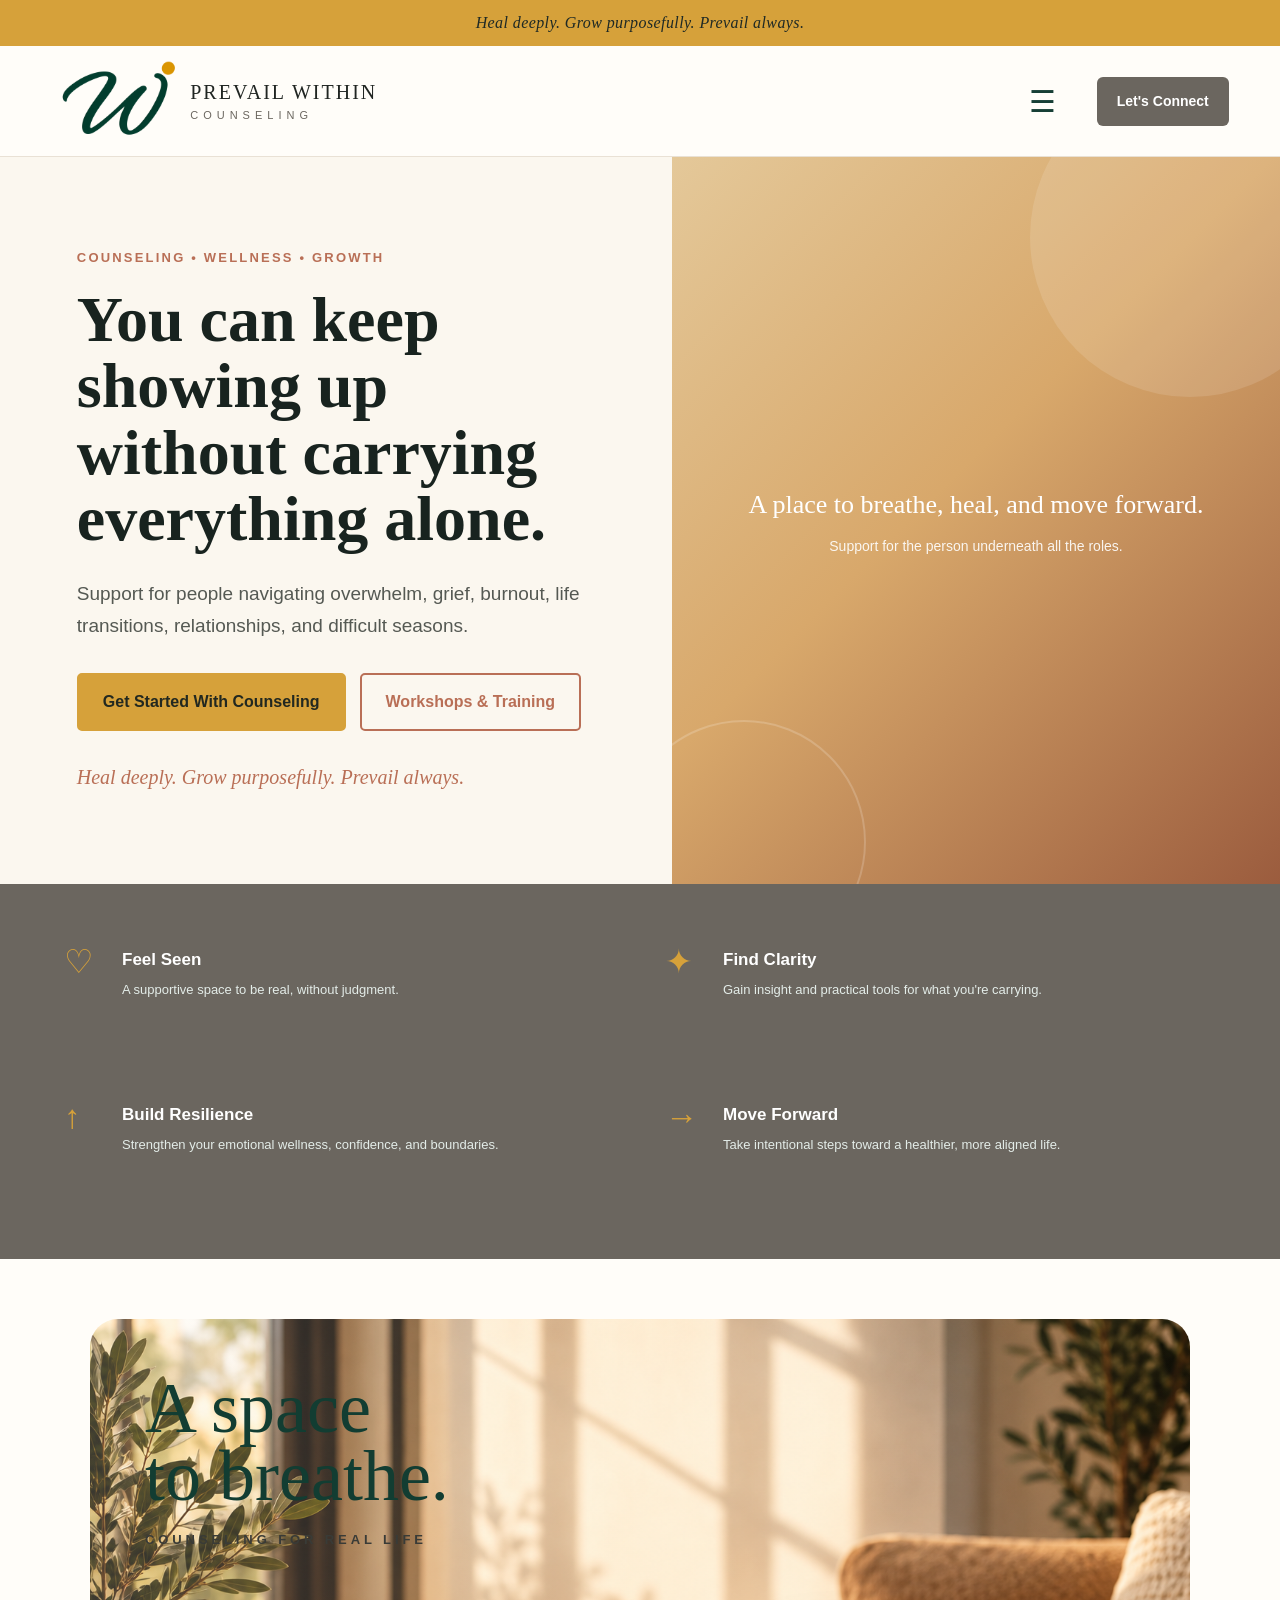
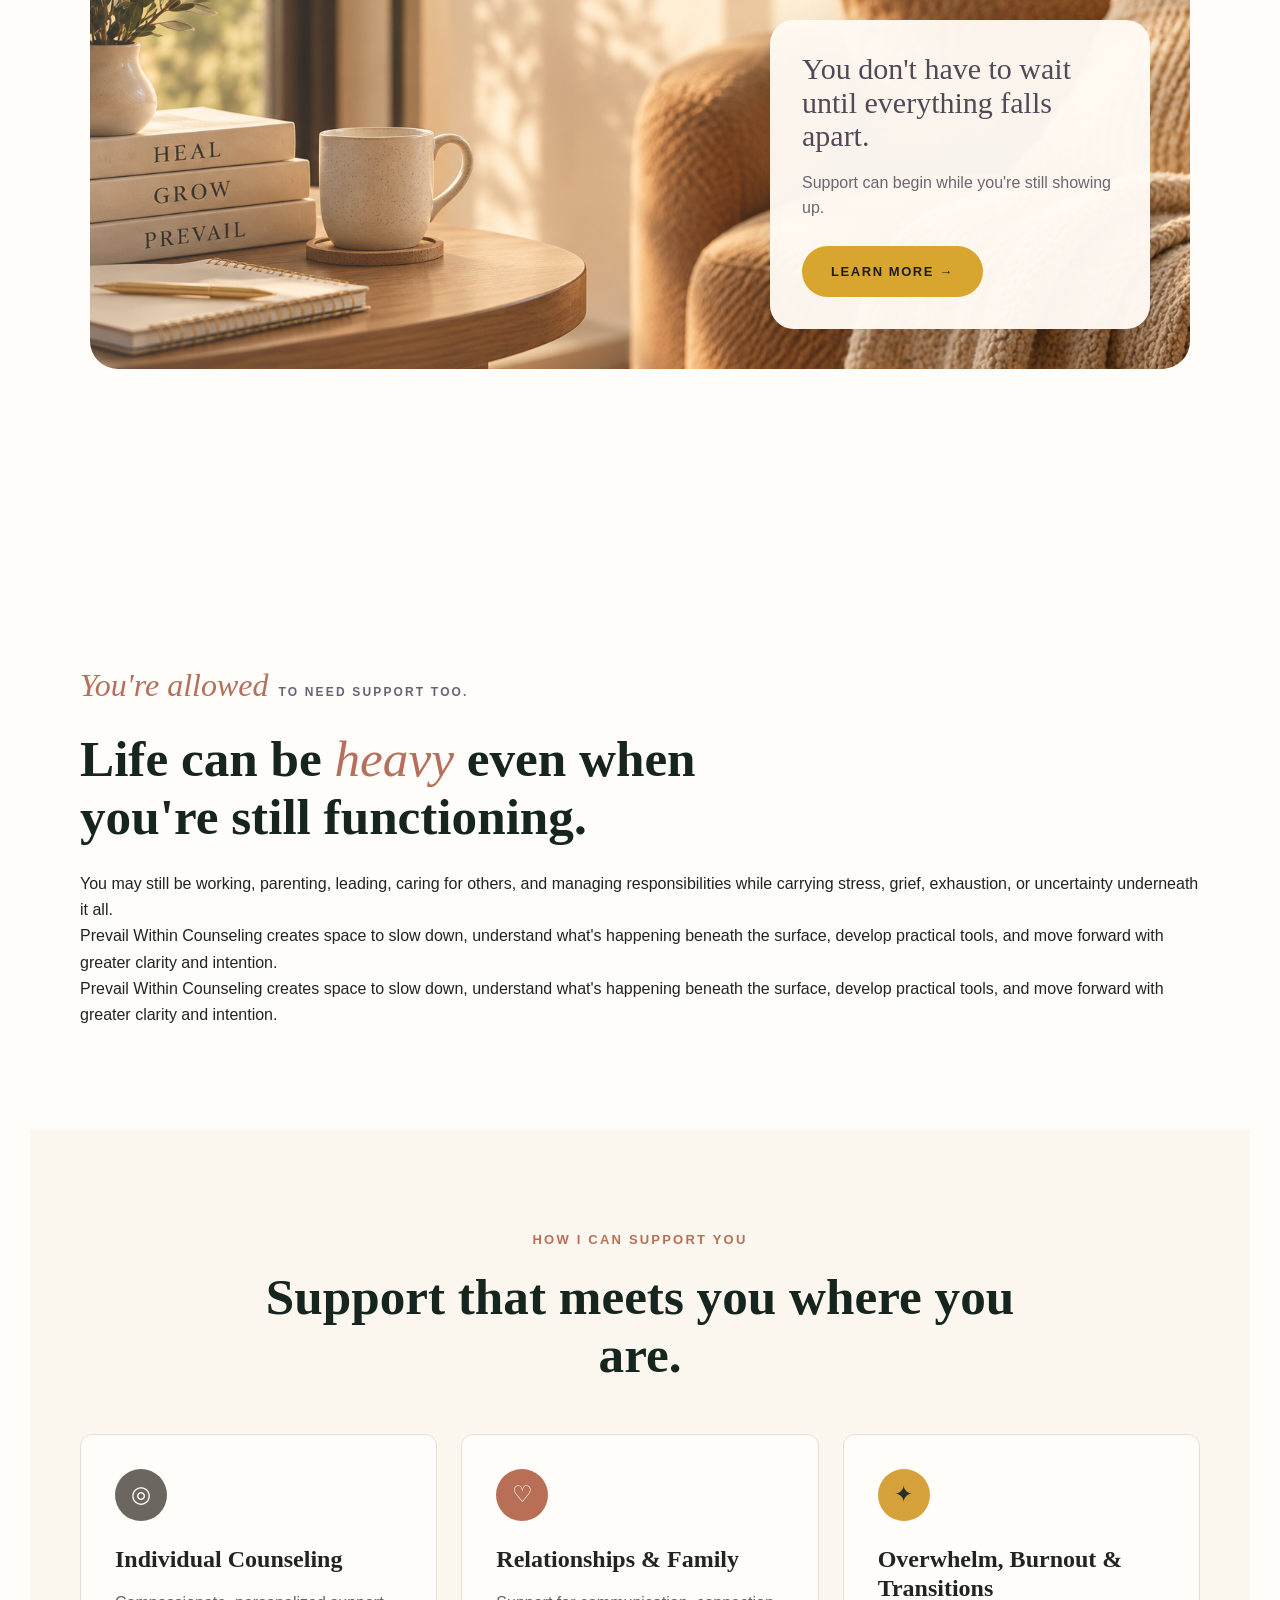
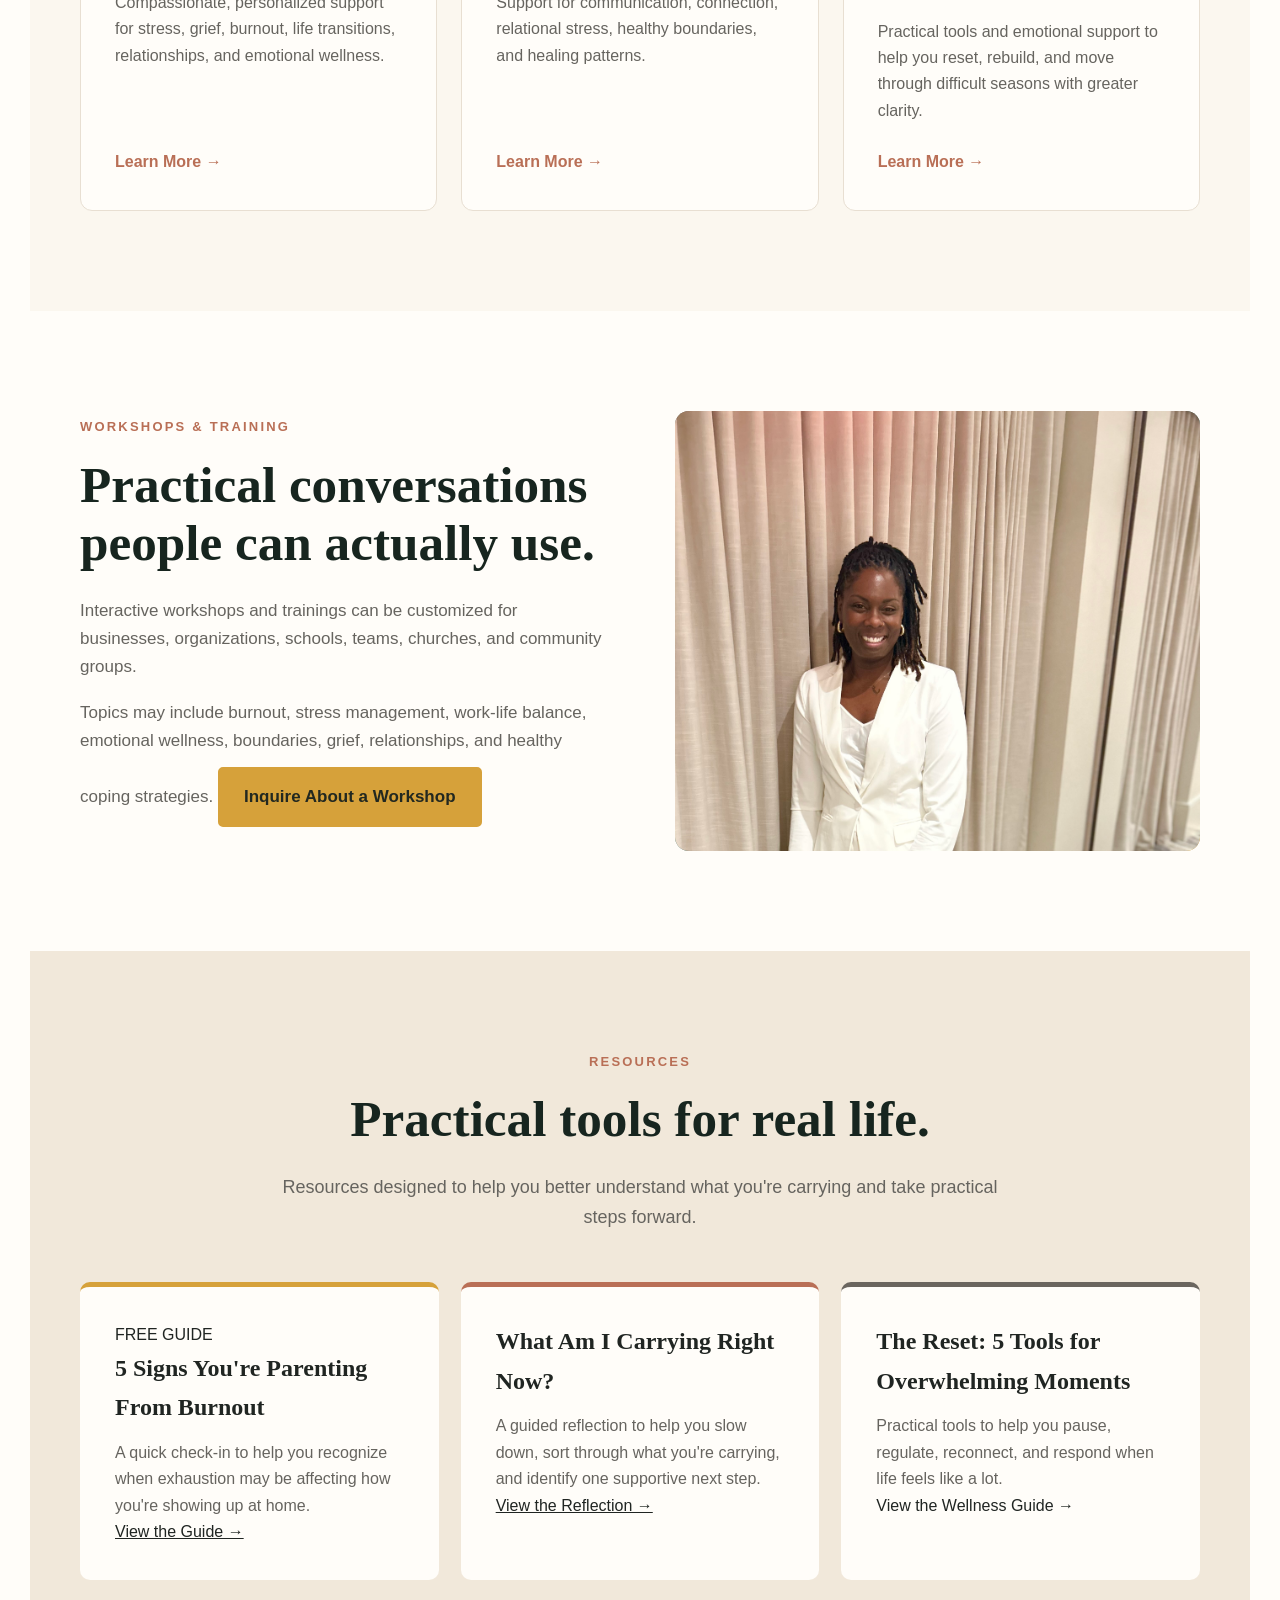
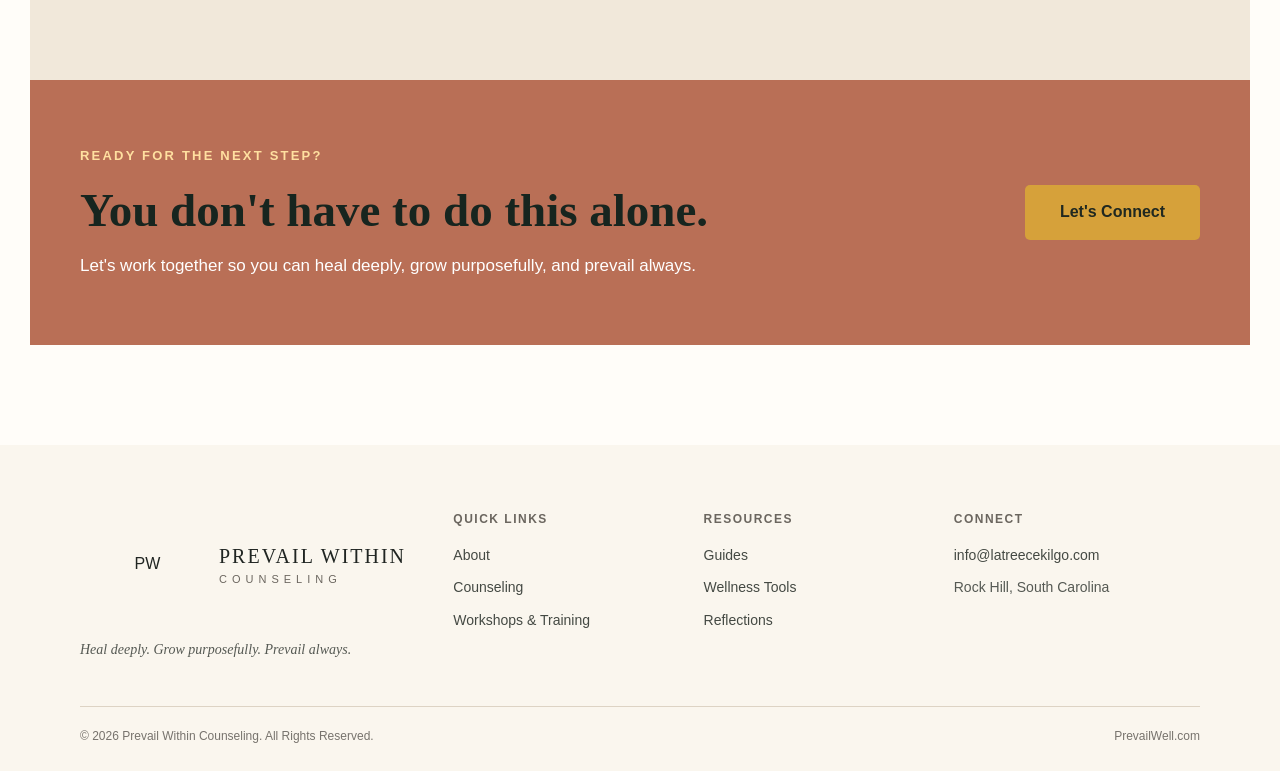
==== index.html @ 495b3622 "Add files via upload" ====
<!DOCTYPE html>
<html lang="en">

<head>
    <meta charset="UTF-8">
    <meta name="viewport" content="width=device-width, initial-scale=1.0">

    <title>Prevail Within Counseling</title>

    <meta
        name="description"
        content="Prevail Within Counseling offers compassionate counseling, practical resources, workshops, and support for people navigating stress, burnout, grief, relationships, and difficult seasons of life."
    >

    <link rel="stylesheet" href="style.css?v=6">
</head>

<body>

    <!-- TOP BRAND BAR -->
    <div class="top-bar">
        <p>
            Heal deeply. Grow purposefully. Prevail always.
        </p>
    </div>

    <!-- NAVIGATION -->
    <header>
        <nav class="navbar">

            <div class="brand">
              <div class="brand-mark">
    <img src="images/prevail-w-logo.png"
         alt="Prevail Within logo"
         class="brand-logo-image">
</div>

                <div class="brand-text">
                    <span class="brand-name">Prevail Within</span>
                    <span class="brand-subtitle">Counseling</span>
                </div>
            </div>
<details class="mobile-menu"
    style="display:block !important; position:relative !important; margin-left:auto !important; z-index:99999 !important;">

    <summary aria-label="Open menu"
        style="display:flex !important; align-items:center !important; justify-content:center !important; width:48px !important; height:48px !important; font-size:30px !important; cursor:pointer !important; color:#173f36 !important; list-style:none !important;">
        ☰
    </summary>

    <div class="mobile-menu-links"
        style="position:absolute !important; top:52px !important; right:0 !important; width:260px !important; padding:20px !important; background:#fbf6ee !important; border-radius:12px !important; box-shadow:0 12px 30px rgba(0,0,0,.16) !important; z-index:999999 !important;">

        <a href="index.html#home">Home</a>

<a href="#about">About</a>

<a href="https://prevail.sessionshealth.com/"
   target="_blank"
   rel="noopener noreferrer">Counseling</a>

<a href="resources/workshops.html">Workshops &amp; Trainings</a>

<a href="index.html#resources">Resources</a>

<a href="index.html#contact">Contact</a>
    </div>

</details>

<div class="nav-links">

    <a href="index.html#home">Home</a>

    <a href="about.html">About</a>

    <a href="https://prevail.sessionshealth.com/"
       target="_blank"
       rel="noopener noreferrer">
        Counseling
    </a>

   <a href="#workshops">Workshops &amp; Trainings</a>

    <a href="index.html#resources">Resources</a>

    <a href="index.html#contact">Contact</a>

</div>

            <a href="#contact" class="nav-button">
                Let's Connect
            </a>

        </nav>
    </header>

    <main>

        <!-- HERO -->
        <section class="hero" id="home">

            <div class="hero-content">

                <p class="eyebrow">
                    COUNSELING • WELLNESS • GROWTH
                </p>

                <h1>
                    You can keep showing up
                    <span>without carrying everything alone.</span>
                </h1>

                <p class="hero-description">
                    Support for people navigating overwhelm, grief, burnout,
                    life transitions, relationships, and difficult seasons.
                </p>

                <div class="hero-buttons">

                    <a href="https://prevail.sessionshealth.com/" 
   class="button button-primary"
   target="_blank"
   rel="noopener noreferrer">
    Get Started With Counseling
</a>

                    <a href="#workshops" class="button button-secondary">
                        Workshops & Training
                    </a>

                </div>

                <p class="tagline">
                    Heal deeply. Grow purposefully. Prevail always.
                </p>

            </div>

            <div class="hero-image-placeholder">
    <div class="image-placeholder-content">
        <span>A place to breathe, heal, and move forward.</span>
        <small>Support for the person underneath all the roles.</small>
    </div>
</div>

        </section>

        <!-- FOUR BENEFITS -->
        <section class="benefit-strip">

    <!-- Feel Seen -->
    <div class="benefit reveal-left">
        <div class="benefit-icon">♡</div>

        <div>
            <h3>Feel Seen</h3>
            <p>A supportive space to be real, without judgment.</p>
        </div>
    </div>


    <!-- Find Clarity -->
    <div class="benefit reveal-right">
        <div class="benefit-icon">✦</div>

        <div>
            <h3>Find Clarity</h3>
            <p>Gain insight and practical tools for what you're carrying.</p>
        </div>
    </div>


    <!-- Build Resilience -->
    <div class="benefit reveal-left">
        <div class="benefit-icon">↑</div>

        <div>
            <h3>Build Resilience</h3>
            <p>Strengthen your emotional wellness, confidence, and boundaries.</p>
        </div>
    </div>


    <!-- Move Forward -->
    <div class="benefit reveal-right">
        <div class="benefit-icon">→</div>

        <div>
            <h3>Move Forward</h3>
            <p>Take intentional steps toward a healthier, more aligned life.</p>
        </div>
    </div>

</section>


<section class="breathe-feature">

    <div class="breathe-scene">

        <img
            src="images/breathe space.png"
            alt="Warm peaceful room with books, journal, plant, and chair"
            class="breathe-background"
        >

        <div class="breathe-overlay"></div>

        <div class="breathe-copy reveal-left">
            <h2>A space<br>to breathe.</h2>
            <p>COUNSELING FOR REAL LIFE</p>
        </div>

        <div class="breathe-card reveal-right">
            <h3>You don't have to wait until everything falls apart.</h3>

            <p>Support can begin while you're still showing up.</p>

            <a href="#services" class="breathe-button">
                Learn More →
            </a>
        </div>

    </div>

</section>


<!-- ABOUT -->
<section class="section about-section" id="about">
        <!-- ABOUT -->
        <section class="section about-section" id="about">

            <div class="section-container">

               <div class="support-intro reveal-left">
    <span class="support-script">You're allowed</span>
    <span class="support-rest">to need support too.</span>
</div>


                <h2 class="about-headline">
    Life can be <span>heavy</span> even when you're
    still functioning.
</h2>

                <div class="about-visual-layout">

                    <p class="reveal-left"></p>
                        You may still be working, parenting, leading,
                        caring for others, and managing responsibilities
                        while carrying stress, grief, exhaustion, or
                        uncertainty underneath it all.
                    </p>

                    <p class="reveal-right"></p>
                        Prevail Within Counseling creates space to slow down,
                        understand what's happening beneath the surface,
                        develop practical tools, and move forward with
                        greater clarity and intention.
                    </p>
<p class="reveal-right">
    Prevail Within Counseling creates space to slow down,
    understand what's happening beneath the surface,
    develop practical tools, and move forward with
    greater clarity and intention.
</p>


</div>
                </div>

            </div>

        </section>

        <!-- SERVICES -->
        <section class="section services-section" id="services">

            <div class="section-container">

                <div class="section-heading-center">

                    <p class="section-label">
                        HOW I CAN SUPPORT YOU
                    </p>

                    <h2>
                        Support that meets you
                        where you are.
                    </h2>

                </div>

                <div class="service-grid">

                    <article class="service-card">

                        <div class="card-icon green-icon">◎</div>

                        <h3>
                            Individual Counseling
                        </h3>

                        <p>
                            Compassionate, personalized support for stress,
                            grief, burnout, life transitions, relationships,
                            and emotional wellness.
                        </p>

                        <a href="#contact">
                            Learn More →
                        </a>

                    </article>

                    <article class="service-card">

                        <div class="card-icon rust-icon">♡</div>

                        <h3>
                            Relationships & Family
                        </h3>

                        <p>
                            Support for communication, connection,
                            relational stress, healthy boundaries,
                            and healing patterns.
                        </p>

                        <a href="#contact">
                            Learn More →
                        </a>

                    </article>

                    <article class="service-card">

                        <div class="card-icon mustard-icon">✦</div>

                        <h3>
                            Overwhelm, Burnout & Transitions
                        </h3>

                        <p>
                            Practical tools and emotional support to help
                            you reset, rebuild, and move through difficult
                            seasons with greater clarity.
                        </p>

                        <a href="#contact">
                            Learn More →
                        </a>

                    </article>

                </div>

            </div>

        </section>

        <!-- WORKSHOPS -->
        <section class="section workshops-section" id="workshops">

            <div class="section-container workshop-layout">

                <div class="workshop-content">

                    <p class="section-label">
                        WORKSHOPS & TRAINING
                    </p>

                    <h2>
                        Practical conversations
                        people can actually use.
                    </h2>

                    <p>
                        Interactive workshops and trainings can be customized
                        for businesses, organizations, schools, teams,
                        churches, and community groups.
                    </p>

                    <p>
                        Topics may include burnout, stress management,
                        work-life balance, emotional wellness, boundaries,
                        grief, relationships, and healthy coping strategies.
                   <a href="https://docs.google.com/forms/d/e/1FAIpQLSeJAVuhnWYCsrIyCpoXqn_rh642jw0UfYbrZTl_yOIrAF7PsA/viewform?usp=dialog"
   class="button button-primary"
   target="_blank"
   rel="noopener noreferrer">
    Inquire About a Workshop
</a>

                </div>

                <div class="workshop-visual">
    <img src="images/latreece-headshot.jpg"
         alt="Latreece Kilgo, counselor and workshop facilitator"
         class="workshop-image">
</div>

                </div>

            </div>

        </section>

        <!-- RESOURCES -->
        <section class="section resources-section" id="resources">

            <div class="section-container">

                <div class="section-heading-center">

                    <p class="section-label">
                        RESOURCES
                    </p>

                    <h2>
                        Practical tools for real life.
                    </h2>

                    <p class="section-intro">
                        Resources designed to help you better understand
                        what you're carrying and take practical steps forward.
                    </p>

                </div>

                <div class="resource-grid">

                    <div class="resource-card featured-resource reveal-left">
    <span class="resource-type">FREE GUIDE</span>

    <h3>5 Signs You're Parenting From Burnout</h3>

    <p>
        A quick check-in to help you recognize when exhaustion
        may be affecting how you're showing up at home.
    </p>

   <a href="resources/five-signs-parenting-burnout.pdf"
   class="resource-link"
   target="_blank"
   rel="noopener noreferrer">
    View the Guide →
</a>
</div>

                    <div class="resource-card">

    <h3>What Am I Carrying Right Now?</h3>

    <p>
        A guided reflection to help you slow down, sort through what you're carrying,
        and identify one supportive next step.
    </p>

    <a href="resources/what-am-i-carrying.pdf"
       class="resource-link"
       target="_blank"
       rel="noopener noreferrer">
        View the Reflection →
    </a>

</div>

                  <div class="resource-card">

    <h3>The Reset: 5 Tools for Overwhelming Moments</h3>

    <p>
        Practical tools to help you pause, regulate, reconnect, and respond
        when life feels like a lot.
    </p>

    <ahref="resources/the-reset.pdf"
       class="resource-link"
       target="_blank"
       rel="noopener noreferrer">
        View the Wellness Guide →
    </a>

</div>

                </div>

            </div>

        </section>

        <!-- CTA -->
        <section class="cta-section" id="contact">

            <div class="cta-content">

                <div>

                    <p class="section-label light-label">
                        READY FOR THE NEXT STEP?
                    </p>

                    <h2>
                        You don't have to do this alone.
                    </h2>

                    <p>
                        Let's work together so you can heal deeply,
                        grow purposefully, and prevail always.
                    </p>

                </div>

                <div class="cta-action">

                    <a
                        href="mailto:info@latreecekilgo.com"
                        class="button cta-button"
                    >
                        Let's Connect
                    </a>

                </div>

            </div>

        </section>

    </main>

    <!-- FOOTER -->
    <footer>

        <div class="footer-grid">

            <div class="footer-brand">

                <div class="brand footer-logo">

                    <div class="brand-mark">PW</div>

                    <div class="brand-text">
                        <span class="brand-name">Prevail Within</span>
                        <span class="brand-subtitle">Counseling</span>
                    </div>

                </div>

                <p class="footer-tagline">
                    Heal deeply. Grow purposefully. Prevail always.
                </p>

            </div>

            <div>

                <h4>Quick Links</h4>

                <a href="#about">About</a>
                <a href="#services">Counseling</a>
                <a href="#workshops">Workshops & Training</a>

            </div>

            <div>

                <h4>Resources</h4>

                <a href="#resources">Guides</a>
                <a href="#resources">Wellness Tools</a>
                <a href="#resources">Reflections</a>

            </div>

            <div>

                <h4>Connect</h4>

                <a href="mailto:info@latreecekilgo.com">
                    info@latreecekilgo.com
                </a>

                <p>
                    Rock Hill, South Carolina
                </p>

            </div>

        </div>

        <div class="footer-bottom">

            <p>
                © 2026 Prevail Within Counseling. All Rights Reserved.
            </p>

            <p>
                PrevailWell.com
            </p>

        </div>

    </footer>

    <script src="script.js?v=2"></script>

</body>

</html>
---- style.css ----
/* ==================================================
   PREVAIL WITHIN COUNSELING
   Heal deeply. Grow purposefully. Prevail always.
================================================== */


/* ---------- BRAND COLORS ---------- */

:root {
    --green: #6b665f;
    --dark-green: #45413d;
    --mustard: #D6A13A;
    --terracotta: #b96f56;
    --cream: #fbf7ef;
    --warm-white: #fffdf9;
    --sand: #efe6d8;
    --charcoal: #202522;
    --gray: #66645f;
}


/* ---------- RESET ---------- */

* {
    margin: 0;
    padding: 0;
    box-sizing: border-box;
}

html {
    scroll-behavior: smooth;
}

body {
    font-family: Arial, Helvetica, sans-serif;
    color: var(--charcoal);
    background: var(--warm-white);
    line-height: 1.65;
}

a {
    color: inherit;
}


/* ---------- TOP BRAND BAR ---------- */

.top-bar {
    background: var(--mustard);
    color: #1e2925;
    text-align: center;
    padding: 10px 20px;
}

.top-bar p {
    font-family: Georgia, "Times New Roman", serif;
    font-style: italic;
    font-size: 16px;
    letter-spacing: .4px;
}


/* ---------- HEADER ---------- */

header {
    background: rgba(255, 253, 249, 0.97);
    border-bottom: 1px solid #e9e1d5;
    position: sticky;
    top: 0;
    z-index: 1000;
}

.navbar {
    width: min(1180px, 92%);
    min-height: 90px;
    margin: auto;

    display: flex;
    align-items: center;
    justify-content: space-between;
    gap: 30px;
}


/* ---------- BRAND ---------- */

.brand {
    display: flex;
    align-items: center;
    gap: 4px;
}

.brand-mark {
    width: 135px;
    height: 110px;
    position: relative;

    display: flex;
    justify-content: center;
    align-items: center;

    background: transparent;
    border-radius: 0;
}

.brand-logo-image {
    width: 100%;
    height: 100%;
    object-fit: contain;
    display: block;
}
.brand-text {
    display: flex;
    flex-direction: column;
    line-height: 1.1;
}

.brand-name {
    font-family: Georgia, "Times New Roman", serif;
    text-transform: uppercase;
    letter-spacing: 2px;
    font-size: 20px;
}

.brand-subtitle {
    margin-top: 6px;
    font-size: 11px;
    text-transform: uppercase;
    letter-spacing: 5px;
    color: var(--green);
}


/* ---------- NAVIGATION ---------- */

.nav-links {
    display: flex;
    align-items: center;
    justify-content: center;
    gap: 24px;
}

.nav-links a {
    text-decoration: none;
    font-size: 14px;
    font-weight: 600;
    transition: .2s ease;
}

.nav-links a:hover {
    color: var(--terracotta);
}

.nav-button {
    background: var(--green);
    color: white;

    padding: 13px 20px;
    border-radius: 6px;

    text-decoration: none;
    font-size: 14px;
    font-weight: 700;

    transition: .2s ease;
}

.nav-button:hover {
    background: var(--dark-green);
    transform: translateY(-1px);
}


/* ---------- HERO ---------- */

.hero {
    min-height: 610px;

    display: grid;
    grid-template-columns: 1.05fr .95fr;

    background: var(--cream);
}

.hero-content {
    padding: 90px max(6vw, 40px);

    display: flex;
    flex-direction: column;
    justify-content: center;
}

.eyebrow,
.section-label {
    color: var(--terracotta);

    font-size: 13px;
    font-weight: 800;

    letter-spacing: 2.2px;

    margin-bottom: 18px;
}

.hero h1 {
    max-width: 720px;

    font-family: Georgia, "Times New Roman", serif;
    font-size: clamp(45px, 5vw, 68px);
    font-weight: 600;
    line-height: 1.04;

    color: #18231f;

    margin-bottom: 25px;
}

.hero h1 span {
    display: block;
}

.hero-description {
    max-width: 650px;

    font-size: 19px;
    line-height: 1.7;

    color: #555953;

    margin-bottom: 30px;
}


/* ---------- HERO BUTTONS ---------- */

.hero-buttons {
    display: flex;
    flex-wrap: wrap;
    gap: 14px;

    margin-bottom: 30px;
}

.button {
    display: inline-block;

    padding: 14px 24px;

    border-radius: 5px;

    text-decoration: none;
    font-weight: 700;

    transition: .2s ease;
}

.button-primary {
    background: var(--mustard);
    color: #222820;
    border: 2px solid var(--mustard);
}

.button-primary:hover {
    transform: translateY(-2px);
    filter: brightness(.96);
}

.button-secondary {
    color: var(--terracotta);
    border: 2px solid var(--terracotta);
    background: transparent;
}

.button-secondary:hover {
    background: var(--terracotta);
    color: white;
}

.tagline {
    color: var(--terracotta);

    font-family: Georgia, "Times New Roman", serif;
    font-size: 20px;
    font-style: italic;
}


/* ---------- HERO IMAGE PLACEHOLDER ---------- */

.hero-image-placeholder {
    min-height: 610px;

    background:
        linear-gradient(
            135deg,
            #e4c899,
            #d8a86b 45%,
            #9b5c3e
        );

    display: flex;
    align-items: center;
    justify-content: center;

    position: relative;
    overflow: hidden;
}

.hero-image-placeholder::before {
    content: "";

    position: absolute;

    width: 320px;
    height: 320px;

    background: rgba(255,255,255,.12);

    border-radius: 50%;

    top: -80px;
    right: -70px;
}

.hero-image-placeholder::after {
    content: "";

    position: absolute;

    width: 240px;
    height: 240px;

    border: 2px solid rgba(255,255,255,.18);

    border-radius: 50%;

    bottom: -80px;
    left: -50px;
}

.image-placeholder-content,
.workshop-placeholder {
    position: relative;
    z-index: 2;

    text-align: center;

    color: white;

    padding: 30px;
}

.image-placeholder-content span,
.workshop-placeholder span {
    display: block;

    font-family: Georgia, serif;
    font-size: 26px;

    margin-bottom: 8px;
}

.image-placeholder-content small,
.workshop-placeholder small {
    display: block;

    font-size: 14px;

    opacity: .9;
}


/* ---------- BENEFIT STRIP ---------- */

.benefit-strip {
    background: var(--green);
    color: white;

    display: grid;
    grid-template-columns: repeat(2, 1fr);

    padding: 50px max(5vw, 40px);
gap: 35px 50px;
}

.benefit {
    display: grid;
    grid-template-columns: 42px 1fr;
    align-items: start;
    column-gap: 16px;
    row-gap: 4px;
    padding: 12px 0;
    min-height: 120px;
}

.benefit:last-child {
    border-right: none;
}

.benefit-icon {
    color: var(--mustard);

    font-family: Georgia, serif;
    font-size: 33px;
    line-height: 1;
}

.benefit h3 {
    margin-bottom: 6px;
    font-size: 17px;
}

.benefit p {
    color: #e3ece8;
    font-size: 13px;
    line-height: 1.55;
}


/* ---------- GENERAL SECTIONS ---------- */

.section {
    padding: 100px 30px;
}

.section-container {
    width: min(1120px, 100%);
    margin: auto;
}

.section h2 {
    font-family: Georgia, "Times New Roman", serif;

    font-size: clamp(34px, 4vw, 52px);

    line-height: 1.13;

    color: #17251f;

    margin-bottom: 25px;
}

.section-heading-center {
    text-align: center;
    max-width: 760px;

    margin: 0 auto 50px;
}

.section-intro {
    color: var(--gray);
    font-size: 18px;
}


/* ---------- ABOUT ---------- */

.about-section {
    background: var(--warm-white);
}

.about-section h2 {
    max-width: 760px;
}

.two-column-text {
    display: grid;
    grid-template-columns: 1fr 1fr;

    gap: 55px;

    max-width: 1000px;
}

.two-column-text p {
    font-size: 18px;
    color: #555953;
}


/* ---------- SERVICES ---------- */

.services-section {
    background: var(--cream);
}

.service-grid {
    display: grid;
    grid-template-columns: repeat(3, 1fr);

    gap: 24px;
}

.service-card {
    background: var(--warm-white);

    border: 1px solid #e8dfd2;
    border-radius: 12px;

    padding: 34px;

    min-height: 340px;

    display: flex;
    flex-direction: column;

    transition: .25s ease;
}

.service-card:hover {
    transform: translateY(-6px);

    box-shadow:
        0 18px 45px
        rgba(31, 47, 40, .09);
}

.card-icon {
    width: 52px;
    height: 52px;

    display: flex;
    align-items: center;
    justify-content: center;

    border-radius: 50%;

    color: white;

    font-size: 23px;

    margin-bottom: 24px;
}

.green-icon {
    background: var(--green);
}

.rust-icon {
    background: var(--terracotta);
}

.mustard-icon {
    background: var(--mustard);
    color: #24312b;
}

.service-card h3 {
    font-family: Georgia, serif;

    font-size: 24px;
    line-height: 1.2;

    margin-bottom: 16px;
}

.service-card p {
    color: var(--gray);
    margin-bottom: 25px;
}

.service-card a {
    margin-top: auto;

    color: var(--terracotta);

    text-decoration: none;

    font-weight: 700;
}


/* ---------- WORKSHOPS ---------- */

.workshops-section {
    background: var(--warm-white);
}

.workshop-layout {
    display: grid;
    grid-template-columns: 1fr 1fr;

    gap: 70px;

    align-items: center;
}

.workshop-content p:not(.section-label) {
    color: var(--gray);

    font-size: 17px;

    margin-bottom: 18px;
}

.workshop-content .button {
    margin-top: 12px;
}

.workshop-visual {
    min-height: 440px;

    border-radius: 14px;

    overflow: hidden;

    background:
        linear-gradient(
            145deg,
            var(--green),
            #39695d 55%,
            var(--mustard)
        );

    display: flex;
    align-items: center;
    justify-content: center;
}


/* ---------- RESOURCES ---------- */

.resources-section {
    background: #f1e8da;
}

.resource-grid {
    display: grid;
    grid-template-columns: repeat(3, 1fr);

    gap: 22px;
}

.resource-card {
    background: var(--warm-white);

    padding: 35px;

    border-radius: 10px;

    border-top: 5px solid var(--mustard);
}

.resource-card:nth-child(2) {
    border-top-color: var(--terracotta);
}

.resource-card:nth-child(3) {
    border-top-color: var(--green);
}

.resource-card h3 {
    font-family: Georgia, serif;

    font-size: 24px;

    margin-bottom: 12px;
}

.resource-card p {
    color: var(--gray);
}


/* ---------- CALL TO ACTION ---------- */

.cta-section {
    background: var(--terracotta);
    color: white;

    padding: 65px 30px;
}

.cta-content {
    width: min(1120px, 100%);
    margin: auto;

    display: grid;
    grid-template-columns: 1fr auto;

    gap: 60px;

    align-items: center;
}

.light-label {
    color: #ffe0a0;
}

.cta-content h2 {
    font-family: Georgia, serif;

    font-size: clamp(32px, 4vw, 47px);

    line-height: 1.1;

    margin-bottom: 15px;
}

.cta-content p:not(.section-label) {
    max-width: 650px;
    font-size: 17px;
}

.cta-button {
    background: var(--mustard);
    color: #202820;

    min-width: 175px;

    text-align: center;
}

.cta-button:hover {
    transform: translateY(-2px);
    background: #e4aa32;
}


/* ---------- FOOTER ---------- */

footer {
    background: #faf6ee;

    padding: 65px 30px 25px;
}

.footer-grid {
    width: min(1120px, 100%);

    margin: auto;

    display: grid;

    grid-template-columns: 1.6fr 1fr 1fr 1.2fr;

    gap: 45px;
}

.footer-logo {
    margin-bottom: 18px;
}

.footer-tagline {
    max-width: 300px;

    font-family: Georgia, serif;

    color: var(--terracotta);

    font-style: italic;
}

.footer-grid h4 {
    color: var(--green);

    text-transform: uppercase;

    font-size: 12px;

    letter-spacing: 1.5px;

    margin-bottom: 15px;
}

.footer-grid a {
    display: block;

    text-decoration: none;

    color: #444943;

    font-size: 14px;

    margin-bottom: 9px;
}

.footer-grid a:hover {
    color: var(--terracotta);
}

.footer-grid p {
    color: #555953;

    font-size: 14px;
}

.footer-bottom {
    width: min(1120px, 100%);

    margin: 45px auto 0;

    padding-top: 20px;

    border-top: 1px solid #ddd3c4;

    display: flex;
    justify-content: space-between;

    gap: 20px;

    color: #77736d;

    font-size: 12px;
}


/* =========================================
   TABLETS
========================================= */

@media (max-width: 1000px) {

    .navbar {
        flex-wrap: wrap;
        justify-content: center;

        padding: 18px 0;
    }

    .brand {
        margin-right: auto;
    }

    .nav-button {
        margin-left: auto;
    }

    .nav-links {
        order: 3;

        width: 100%;

        flex-wrap: wrap;
    }

    .hero {
        grid-template-columns: 1fr;
    }

    .hero-image-placeholder {
        min-height: 380px;
    }

    .benefit-strip {
        grid-template-columns: repeat(2, 1fr);
    }

    .benefit:nth-child(2) {
        border-right: none;
    }

    .benefit {
        margin: 10px 0;
    }

    .service-grid,
    .resource-grid {
        grid-template-columns: 1fr 1fr;
    }

    .workshop-layout {
        gap: 40px;
    }

    .footer-grid {
        grid-template-columns: 1fr 1fr;
    }
}


/* =========================================
   PHONES
========================================= */

@media (max-width: 700px) {

    .top-bar p {
        font-size: 14px;
    }

    .navbar {
        width: 90%;
    }

    .brand {
        margin: auto;
    }

    .nav-button {
        display: none;
    }

    .nav-links {
        gap: 10px 16px;
    }

    .nav-links a {
        font-size: 12px;
    }

    .hero-content {
        padding: 70px 24px;
    }

    .hero h1 {
        font-size: 43px;
    }

    .hero-description {
        font-size: 17px;
    }

    .hero-buttons {
        flex-direction: column;
    }

    .hero-buttons .button {
        width: 100%;
        text-align: center;
    }

    .hero-image-placeholder {
        min-height: 300px;
    }

    .benefit-strip {
        grid-template-columns: 1fr;

        padding: 25px 22px;
    }

    .benefit {
        border-right: none;

        border-bottom:
            1px solid
            rgba(255,255,255,.15);

        padding: 20px 5px;
    }

    .benefit:last-child {
        border-bottom: none;
    }

    .section {
        padding: 75px 23px;
    }

    .two-column-text,
    .service-grid,
    .workshop-layout,
    .resource-grid,
    .cta-content,
    .footer-grid {
        grid-template-columns: 1fr;
    }

    .two-column-text {
        gap: 20px;
    }

    .service-card {
        min-height: auto;
    }

    .workshop-visual {
        min-height: 300px;
    }

    .cta-content {
        gap: 30px;
    }

    .cta-action,
    .cta-button {
        width: 100%;
    }

    .footer-grid {
        gap: 35px;
    }

    .footer-bottom {
        flex-direction: column;

        text-align: center;
    }

}.workshop-image {
    width: 100%;
    height: 440px;

    object-fit: cover;

    object-position: center top;

    display: block;
}

/* MOBILE MENU BUTTON */
.menu-toggle {
    display: none;
    background: transparent;
    border: none;
    color: var(--green);
    font-size: 32px;
    cursor: pointer;
}

@media (max-width: 768px) {
    .menu-toggle {
        display: block;
    }

    .nav-links {
        display: none;
    }

    .nav-button {
        display: none;
    }
}
@media (max-width: 768px) {
    .nav-links.open {
        display: flex;
        flex-direction: column;
        position: absolute;
        top: 100%;
        left: 0;
        width: 100%;
        background: var(--cream);
        padding: 24px;
        gap: 18px;
        text-align: center;
        z-index: 1000;
    }
}
.mobile-menu {
    display: none;
}
@media (min-width: 769px) {
    .nav-links {
        display: none !important;
    }

    .mobile-menu {
        display: block !important;
        margin-left: auto;
    }
}

/* DESKTOP DROPDOWN MENU */
@media (min-width: 769px) {

    .mobile-menu {
        position: relative;
    }

    .mobile-menu summary {
        list-style: none;
        cursor: pointer;
        font-size: 30px;
        color: var(--green);
    }
.mobile-menu summary::marker {
    display: none;
    content: "";
}
    .mobile-menu summary::-webkit-details-marker {
        display: none;
    }

    .mobile-menu-links {
        position: absolute;
        top: 50px;
        right: 0;
        width: 260px;
        background: var(--cream);
        padding: 18px 0;
        border-radius: 8px;
        box-shadow: 0 10px 30px rgba(0,0,0,0.15);
        z-index: 2000;
    }

    .mobile-menu-links a {
        display: block;
        padding: 13px 24px;
        color: var(--green);
        text-decoration: none;
        font-weight: 600;
    }

    .mobile-menu-links a:hover {
        background: var(--mustard);
    }
}
.mobile-menu summary {
    list-style: none;
}

.mobile-menu summary::marker {
    display: none;
    content: "";
}

.mobile-menu summary::-webkit-details-marker {
    display: none;
}
/* ========================================
   ABOUT PAGE - DESKTOP
======================================== */

.about-page {
    background: var(--warm-white);
    padding: 80px 0;
}

.about-page .section-container {
    max-width: 1150px;
    margin: 0 auto;
    padding: 0 40px;
}

.about-page h1 {
    max-width: 750px;
    font-size: 48px;
    line-height: 1.1;
    margin: 12px 0 50px;
    color: var(--charcoal);
}

.about-page-grid {
    display: grid;
    grid-template-columns: 380px 1fr;
    gap: 65px;
    align-items: center;
}


/* PHOTO */

.about-photo {
    width: 100%;
    max-width: 380px;
}

.about-photo img {
    display: block;
    width: 100%;
    height: 470px;
    object-fit: cover;
    object-position: center top;
    border-radius: 6px;
}


/* ABOUT TEXT */

.about-copy {
    max-width: 600px;
}

.about-intro {
    color: var(--terracotta);
    font-size: 18px;
    font-weight: 600;
    margin-bottom: 8px;
}

.about-copy h2 {
    font-size: 34px;
    margin-bottom: 22px;
    color: var(--charcoal);
}

.about-copy p {
    font-size: 17px;
    line-height: 1.8;
    margin-bottom: 18px;
}


/* HOW I SERVE */

.about-serve {
    background: var(--cream);
    padding: 80px 0;
}

.about-serve .section-container,
.about-closing .section-container {
    max-width: 1150px;
    margin: 0 auto;
    padding: 0 40px;
}

.about-serve h2 {
    font-size: 38px;
    margin: 12px 0 40px;
}

.about-cards {
    display: grid;
    grid-template-columns: repeat(3, 1fr);
    gap: 25px;
}

.about-card {
    background: var(--warm-white);
    padding: 32px;
    border-radius: 8px;
}

.about-card h3 {
    color: var(--terracotta);
    font-size: 22px;
    margin-bottom: 15px;
}

.about-card p {
    line-height: 1.7;
}


/* CLOSING SECTION */

.about-closing {
    padding: 85px 0;
    text-align: center;
    background: var(--warm-white);
}

.about-closing h2 {
    max-width: 750px;
    margin: 12px auto 20px;
    font-size: 38px;
}

.about-closing > .section-container > p:not(.section-label) {
    max-width: 650px;
    margin-left: auto;
    margin-right: auto;
}

.about-tagline {
    margin-top: 30px !important;
    color: var(--terracotta);
    font-size: 22px;
    font-style: italic;
}
/* ========================================
   WORKSHOP EXPANDABLE LIST
======================================== */

.workshops-list-section {
    padding: 70px 0;
}

.workshop-list {
    max-width: 900px;
    margin: 35px auto 0;
    display: flex;
    flex-direction: column;
    gap: 14px;
}

.workshop-item {
    background: #ffffff;
    border: 1px solid rgba(0, 0, 0, 0.08);
    border-radius: 12px;
    overflow: hidden;
    box-shadow: 0 4px 14px rgba(0, 0, 0, 0.05);
}

.workshop-item summary {
    padding: 20px 24px;
    cursor: pointer;
    font-size: 20px;
    font-weight: 600;
    list-style: none;
    position: relative;
    padding-right: 60px;
}

.workshop-item summary::-webkit-details-marker {
    display: none;
}

.workshop-item summary::after {
    content: "+";
    position: absolute;
    right: 24px;
    top: 50%;
    transform: translateY(-50%);
    font-size: 26px;
    font-weight: 400;
}

.workshop-item[open] summary::after {
    content: "−";
}

.workshop-item p {
    margin: 0;
    padding: 0 24px 24px;
    line-height: 1.7;
    font-size: 16px;
}

.workshop-item summary:hover {
    background: rgba(217, 164, 65, 0.08);
}

/* ========================================
   CUSTOM WORKSHOP SECTION
======================================== */

.custom-training-section {
    padding: 80px 6%;
    background: #f7f3ed;
}

.custom-training-box {
    max-width: 900px;
    margin: 0 auto;
    padding: 50px 55px;
    background: #ffffff;
    border-radius: 18px;
    box-shadow: 0 12px 35px rgba(0, 0, 0, 0.07);
}

.custom-training-box .section-label {
    margin-bottom: 8px;
}

.custom-training-box h2 {
    margin: 8px 0 20px;
    font-size: 36px;
    line-height: 1.2;
}

.custom-training-box p {
    max-width: 760px;
    line-height: 1.7;
    margin-bottom: 18px;
}

#workshop-inquiry-button {
    display: inline-block;
    margin-top: 15px;
    transition: transform 0.25s ease, box-shadow 0.25s ease;
}

#workshop-inquiry-button:hover {
    transform: translateY(-4px);
    box-shadow: 0 10px 22px rgba(0, 0, 0, 0.14);
}


/* ========================================
   WORKSHOP CLOSING
======================================== */

.workshops-closing {
    padding: 75px 6%;
    text-align: center;
    background: var(--warm-white);
}

.workshops-closing .section-container {
    max-width: 850px;
    margin: 0 auto;
}

.workshops-closing h2 {
    max-width: 750px;
    margin: 15px auto 0;
    line-height: 1.35;
    font-size: 34px;
}

/* ========================================
   SCROLL REVEAL ANIMATION
======================================== */

.reveal {
    opacity: 0;
    transform: translateY(35px);
    transition: opacity 0.7s ease, transform 0.7s ease;
}

.reveal.active {
    opacity: 1;
    transform: translateY(0);
}

.reveal-left {
    opacity: 0;
    transform: translateX(-45px);
    transition: opacity 0.7s ease, transform 0.7s ease;
}

.reveal-left.active {
    opacity: 1;
    transform: translateX(0);
}

.reveal-right {
    opacity: 0;
    transform: translateX(45px);
    transition: opacity 0.7s ease, transform 0.7s ease;
}

.reveal-right.active {
    opacity: 1;
    transform: translateX(0);
}
/* SUPPORT BANNER */

.support-banner {
    display: inline-block;
    margin-bottom: 20px;
    padding: 10px 18px;
    background: rgba(185, 111, 86, 0.10);
    border-left: 3px solid var(--terracotta);
    border-radius: 4px;
}

./* ABOUT SECTION - EDITORIAL INTRO */

.support-intro {
    display: flex;
    align-items: baseline;
    gap: 10px;
    margin-bottom: 18px;
}

.support-script {
    font-family: "Cormorant Garamond", Georgia, serif;
    font-size: 32px;
    font-style: italic;
    font-weight: 500;
    color: #b56f5b;
    letter-spacing: 0;
}

.support-rest {
    font-family: Arial, sans-serif;
    font-size: 12px;
    font-weight: 700;
    letter-spacing: 0.18em;
    text-transform: uppercase;
    color: #686373;
}
/* ABOUT SECTION - EDITORIAL STYLE */

.support-intro {
    display: flex;
    align-items: baseline;
    gap: 10px;
    margin-bottom: 18px;
    flex-wrap: wrap;
}

.support-script {
    font-family: "Cormorant Garamond", Georgia, serif;
    font-size: 32px;
    font-style: italic;
    font-weight: 500;
    color: #b56f5b;
    letter-spacing: 0;
}

.support-rest {
    font-family: Arial, sans-serif;
    font-size: 12px;
    font-weight: 700;
    letter-spacing: 0.18em;
    text-transform: uppercase;
    color: #686373;
}

.about-headline {
    max-width: 850px;
    line-height: 1.05;
}

.about-headline span {
    color: #b56f5b;
    font-style: italic;
    font-weight: 500;
}
/* ========================================
   ABOUT VISUAL FEATURE
======================================== */

.support-visual {
    position: relative;
    max-width: 760px;
    margin: 45px auto 95px;
}

.support-photo-placeholder {
    min-height: 280px;
    border-radius: 24px;
    background:
        linear-gradient(
            135deg,
            rgba(214, 161, 58, 0.95),
            rgba(185, 111, 86, 0.95)
        );
    display: flex;
    align-items: center;
    justify-content: center;
    overflow: hidden;
}

.support-photo-placeholder span {
    font-family: "Cormorant Garamond", Georgia, serif;
    font-size: 42px;
    font-style: italic;
    color: #fffaf3;
    letter-spacing: 0.02em;
    position: relative;
z-index: 2;
transform: translateX(-35px);
}

.floating-support-note {
    position: absolute;
    right: -15px;
    bottom: -75px;
    max-width: 300px;
    padding: 22px 24px;
    background: #fffaf3;
    border-radius: 18px;
    box-shadow: 0 16px 38px rgba(0, 0, 0, 0.12);
}

.floating-support-note strong {
    display: block;
    margin-bottom: 8px;
    font-family: "Cormorant Garamond", Georgia, serif;
    font-size: 22px;
    line-height: 1.25;
    color: #4f4a56;
}

.floating-support-note span {
    display: block;
    font-size: 14px;
    line-height: 1.6;
    color: #6e6872;
}
/* ========================================
   MOBILE CLEANUP
======================================== */

@media (max-width: 768px) {

    .site-header,
    header {
        position: relative;
        min-height: 0;
        height: auto;
    }

    .brand {
        width: 100%;
        justify-content: center;
    }

    .brand-logo-image {
        width: 100%;
        max-width: 320px;
        height: auto;
        margin: 0 auto;
        display: block;
    }

    .benefit-strip {
        display: block;
        position: relative;
        margin-top: 0;
        padding: 34px 26px;
        overflow: hidden;
    }

    .benefit {
        width: 100%;
        margin-bottom: 28px;
        padding-bottom: 28px;
    }

    .about-section {
        padding: 60px 26px;
    }

    .support-intro {
        display: block;
        margin-bottom: 16px;
    }

    .support-script {
        font-size: 27px;
    }

    .support-rest {
        font-size: 11px;
        line-height: 1.4;
    }

    .about-headline {
        font-size: 44px;
        line-height: 1.05;
        max-width: 100%;
        margin-bottom: 26px;
    }

    .about-visual-layout {
        display: block;
        margin-top: 18px;
    }

    .about-visual-layout > p {
        font-size: 18px;
        line-height: 1.6;
        margin-bottom: 22px;
    }

    .support-visual {
        width: 100%;
        margin: 40px 0 90px;
    }

    .support-photo-placeholder {
        min-height: 220px;
        border-radius: 18px;
    }

    .support-photo-placeholder span {
        font-size: 36px;
        transform: none;
        text-align: center;
        padding: 20px;
    }

    .floating-support-note {
        left: 15px;
        right: 15px;
        bottom: -65px;
        max-width: none;
        padding: 20px;
    }

    .reveal-left {
        transform: translateX(-60px);
    }

    .reveal-right {
        transform: translateX(60px);
    }

    .reveal-left.active,
    .reveal-right.active {
        transform: translateX(0);
    }
}
/* ========================================
   BREATHE FEATURE
======================================== */

.breathe-feature {
    width: 100%;
    margin: 70px 0 100px;
}

.breathe-scene {
    position: relative;
    width: calc(100% - 80px);
    max-width: 1180px;
    height: 650px;
    margin: 0 auto;
    border-radius: 30px;
    overflow: hidden;
}

.breathe-background {
    position: absolute;
    inset: 0;
    width: 100%;
    height: 100%;
    object-fit: cover;
    object-position: center;
    transform: scale(1.03);
    animation: breatheZoom 14s ease-in-out infinite alternate;
}

@keyframes breatheZoom {
    from {
        transform: scale(1.03);
    }

    to {
        transform: scale(1.09);
    }
}

.breathe-overlay {
    position: absolute;
    inset: 0;
    background: linear-gradient(
        90deg,
        rgba(255, 248, 238, 0.20),
        rgba(255, 248, 238, 0.02)
    );
}

.breathe-copy {
    position: absolute;
    top: 90px;
    left: 70px;
    z-index: 2;
    max-width: 520px;
}
.breathe-copy h2 {
    margin: 0 0 22px;
    font-family: "Italiana", Georgia, serif;
    font-size: 78px;
    line-height: 0.95;
    font-weight: 400;
    color: #123d32;
}

.breathe-copy p {
    margin: 0;
    font-size: 13px;
    font-weight: 700;
    letter-spacing: 0.30em;
    color: #393b37;
}

.breathe-card {
    position: absolute;
    right: 55px;
    bottom: 55px;
    z-index: 3;
    width: 430px;
    max-width: calc(100% - 110px);
    padding: 38px;
    border-radius: 28px;
    background: rgba(255, 250, 244, 0.97);
    box-shadow: 0 18px 50px rgba(0, 0, 0, 0.15);
}

.breathe-card h3 {
    margin: 0 0 18px;
    font-family: "Italiana", Georgia, serif;
    font-size: 37px;
    line-height: 1.12;
    font-weight: 400;
    color: #4f4a56;
}

.breathe-card p {
    margin: 0 0 25px;
    font-size: 17px;
    line-height: 1.6;
    color: #6b6670;
}

.breathe-button {
    display: inline-block;
    padding: 15px 29px;
    border-radius: 50px;
    background: #d8a52f;
    color: #1e1e1e;
    text-decoration: none;
    text-transform: uppercase;
    font-size: 13px;
    font-weight: 700;
    letter-spacing: 0.12em;
    transition: transform 0.25s ease,
                box-shadow 0.25s ease;
}

.breathe-button:hover {
    transform: translateY(-3px);
    box-shadow: 0 10px 25px rgba(0, 0, 0, 0.15);
}
/* ========================================
   BREATHE FEATURE - MOBILE
======================================== */

@media (max-width: 768px) {

    .breathe-feature {
        margin: 35px 0 70px;
    }

    .breathe-scene {
        width: 100%;
        min-height: 760px;
        border-radius: 0;
    }

    .breathe-background {
        object-position: center;
    }

    .breathe-copy {
        top: 48px;
        left: 28px;
        right: 28px;
    }

    .breathe-copy h2 {
        font-size: 58px;
        line-height: 0.95;
    }

    .breathe-copy p {
        max-width: 280px;
        font-size: 11px;
        line-height: 1.6;
        letter-spacing: 0.25em;
    }

    .breathe-card {
        left: 22px;
        right: 22px;
        bottom: 32px;
        width: auto;
        padding: 29px;
        border-radius: 25px;
    }

    .breathe-card h3 {
        font-size: 31px;
        line-height: 1.12;
    }

    .breathe-card p {
        font-size: 16px;
        line-height: 1.55;
    }

    .breathe-button {
        width: 100%;
        text-align: center;
        padding: 16px 20px;
    }
}
/* ========================================
   BREATHE SECTION - DESKTOP FIX
======================================== */

@media (min-width: 769px) {

    .breathe-feature {
        width: 100%;
        margin: 60px auto 90px;
    }

    .breathe-scene {
        position: relative;
        width: calc(100% - 80px);
        max-width: 1100px;
        min-height: 560px;
        margin: 0 auto;
        border-radius: 28px;
        overflow: hidden;
    }

    .breathe-background {
        position: absolute;
        inset: 0;
        width: 100%;
        height: 100%;
        object-fit: cover;
        object-position: center;
    }

    .breathe-copy {
        position: absolute;
        top: 55px;
        left: 55px;
        max-width: 420px;
        z-index: 2;
    }

    .breathe-copy h2 {
        font-size: clamp(52px, 6vw, 72px);
        line-height: 0.95;
        margin: 0 0 18px;
    }

    .breathe-card {
        position: absolute;
        right: 40px;
        bottom: 40px;
        width: min(380px, 38%);
        padding: 32px;
        border-radius: 24px;
        z-index: 3;
    }

    .breathe-card h3 {
        font-size: 30px;
        line-height: 1.12;
    }

    .breathe-card p {
        font-size: 16px;
        line-height: 1.55;
    }
}
@media (max-width: 768px) {

    .breathe-feature {
        margin: 30px 0 60px;
    }

    .breathe-scene {
        width: 100%;
        min-height: 760px;
        border-radius: 0;
    }

    .breathe-background {
        object-position: center;
    }

    .breathe-copy {
        top: 42px;
        left: 24px;
        right: 24px;
    }

    .breathe-copy h2 {
        font-size: 56px;
        line-height: 0.95;
        max-width: 320px;
    }

    .breathe-copy p {
        font-size: 11px;
        line-height: 1.5;
        letter-spacing: 0.22em;
    }

    .breathe-card {
        left: 20px;
        right: 20px;
        bottom: 28px;
        width: auto;
        padding: 28px;
        border-radius: 24px;
    }

    .breathe-card h3 {
        font-size: 30px;
        line-height: 1.12;
    }

    .breathe-card p {
        font-size: 16px;
        line-height: 1.55;
    }

    .breathe-button {
        width: 100%;
        text-align: center;
        padding: 15px 18px;
    }
}
/* BREATHE SECTION — MOBILE FINAL */
@media (max-width: 768px) {

    .breathe-feature {
        width: 100%;
        margin: 35px 0 70px;
        padding: 0 18px;
        box-sizing: border-box;
    }

    .breathe-scene {
        position: relative;
        width: 100%;
        min-height: 620px;
        border-radius: 26px;
        overflow: hidden;
    }

    .breathe-background {
        position: absolute;
        inset: 0;
        width: 100%;
        height: 100%;
        object-fit: cover;
        object-position: center;
    }

    .breathe-copy {
        top: 40px;
        left: 26px;
        right: 26px;
    }

    .breathe-copy h2 {
        font-size: 48px;
        line-height: 0.95;
        max-width: 290px;
    }

    .breathe-copy p {
        font-size: 10px;
        letter-spacing: 0.20em;
    }

    .breathe-card {
        left: 22px;
        right: 22px;
        bottom: 25px;
        width: auto;
        padding: 26px;
        border-radius: 24px;
        box-sizing: border-box;
    }

    .breathe-card h3 {
        font-size: 28px;
        line-height: 1.12;
    }

    .breathe-card p {
        font-size: 16px;
        line-height: 1.5;
    }

    .breathe-button {
        display: inline-block;
        width: auto;
        padding: 13px 20px;
    }
}
/* BENEFIT STRIP — MOBILE CLEANUP */
@media (max-width: 768px) {

    .benefit-strip {
        display: block;
        padding: 42px 28px;
    }

    .benefit {
        display: grid;
        grid-template-columns: 44px 1fr;
        column-gap: 16px;
        align-items: start;

        min-height: 0;
        padding: 28px 0;
        border-bottom: 1px solid rgba(255, 255, 255, 0.18);
    }

    .benefit:last-child {
        border-bottom: none;
    }

    .benefit-icon {
        grid-column: 1;
        grid-row: 1 / span 2;
        font-size: 30px;
        line-height: 1;
        margin-top: 2px;
    }

    .benefit > div:not(.benefit-icon) {
        grid-column: 2;
    }

    .benefit h3 {
        margin: 0 0 10px;
        font-size: 25px;
        line-height: 1.15;
    }

    .benefit p {
        margin: 0;
        font-size: 17px;
        line-height: 1.55;
    }
}
@media (max-width: 768px) {

    .benefit-strip .benefit {
        margin: 0 !important;
        width: 100%;
        transform-origin: center;
    }

    .benefit-strip .benefit:nth-child(1),
    .benefit-strip .benefit:nth-child(2),
    .benefit-strip .benefit:nth-child(3),
    .benefit-strip .benefit:nth-child(4) {
        padding-left: 0 !important;
        padding-right: 0 !important;
    }

    .benefit-strip .benefit-icon {
        margin: 0 !important;
        width: 44px;
        text-align: center;
    }

    .benefit-strip .benefit h3,
    .benefit-strip .benefit p {
        margin-left: 0 !important;
    }
}
@media (max-width: 768px) {

    .benefit-strip .benefit {
        border-bottom: 1px solid rgba(255,255,255,.18);
    }

    .benefit-strip .benefit:last-child {
        border-bottom: none;
    }
}
/* FINAL MOBILE BENEFIT ALIGNMENT */
@media (max-width: 768px) {

    .benefit-strip {
        display: block !important;
        padding: 42px 28px 52px !important;
    }

    .benefit-strip .benefit {
        display: grid !important;
        grid-template-columns: 58px minmax(0, 1fr) !important;
        align-items: start !important;

        width: 100% !important;
        margin: 0 !important;
        padding: 30px 0 !important;

        border-bottom: 1px solid rgba(255,255,255,.22) !important;
    }

    .benefit-strip .benefit:last-child {
        border-bottom: none !important;
    }

    .benefit-strip .benefit-icon {
        grid-column: 1 !important;
        grid-row: 1 !important;

        width: 58px !important;
        margin: 0 !important;
        padding: 0 !important;

        text-align: center !important;
        font-size: 30px !important;
        line-height: 1 !important;
    }

    .benefit-strip .benefit > div:not(.benefit-icon) {
        grid-column: 2 !important;
        grid-row: 1 !important;

        margin: 0 !important;
        padding: 0 !important;
    }

    .benefit-strip .benefit h3 {
        margin: 0 0 10px !important;
        padding: 0 !important;

        font-size: 25px !important;
        line-height: 1.15 !important;
    }

    .benefit-strip .benefit p {
        margin: 0 !important;
        padding: 0 !important;

        font-size: 17px !important;
        line-height: 1.55 !important;
    }
}
@media (max-width: 768px) {

    .benefit-strip .benefit {
        display: grid !important;
        grid-template-columns: 58px 1fr !important;
        align-items: start !important;

        width: 100% !important;
        margin: 0 !important;
        padding: 30px 0 !important;

        border-bottom: 1px solid rgba(255,255,255,.22) !important;
    }

    .benefit-strip .benefit:last-child {
        border-bottom: none !important;
    }

    .benefit-strip .benefit-icon {
        grid-column: 1 !important;
        grid-row: 1 / span 2 !important;

        width: 58px !important;
        margin: 0 !important;
        padding: 0 !important;

        text-align: center !important;
        align-self: start !important;
    }

    .benefit-strip .benefit > div:not(.benefit-icon) {
        grid-column: 2 !important;

        margin: 0 !important;
        padding: 0 !important;
    }

    .benefit-strip .benefit h3 {
        margin: 0 0 10px !important;
        padding: 0 !important;
    }

    .benefit-strip .benefit p {
        margin: 0 !important;
        padding: 0 !important;
    }
}
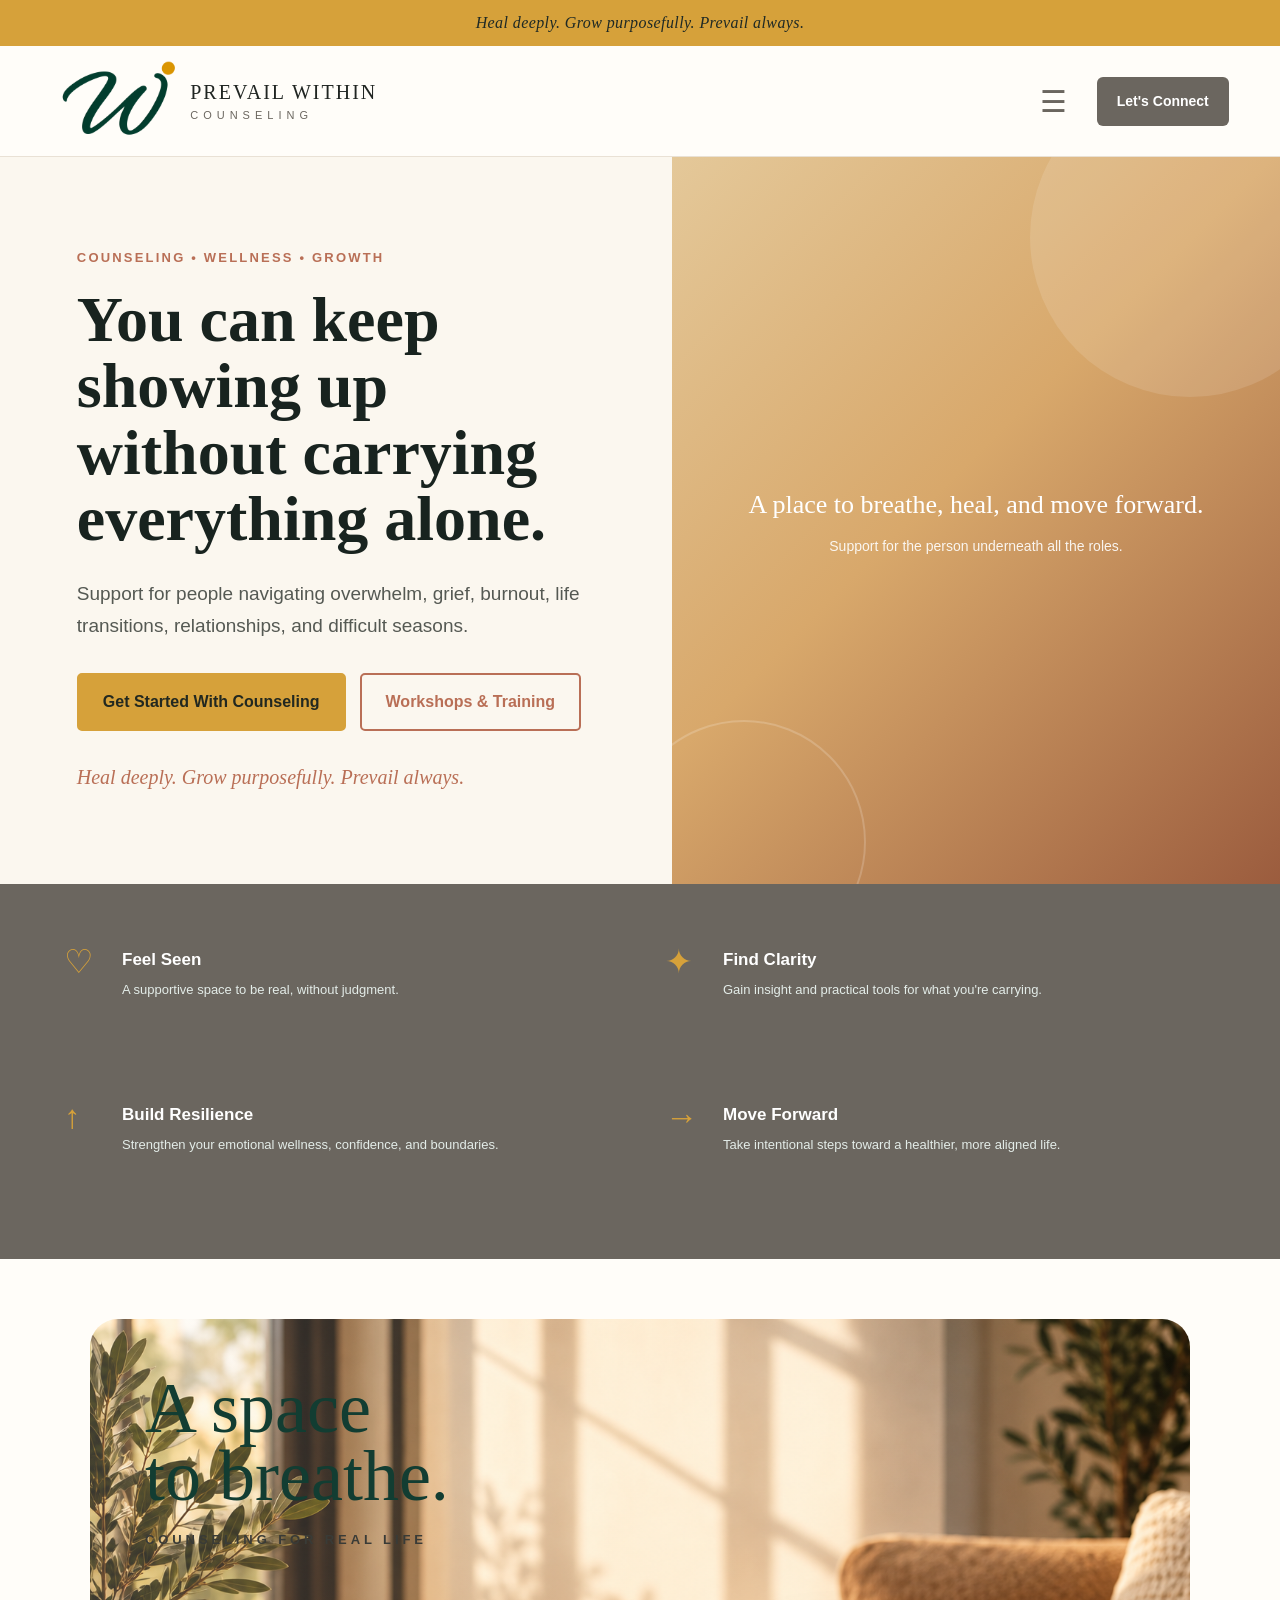
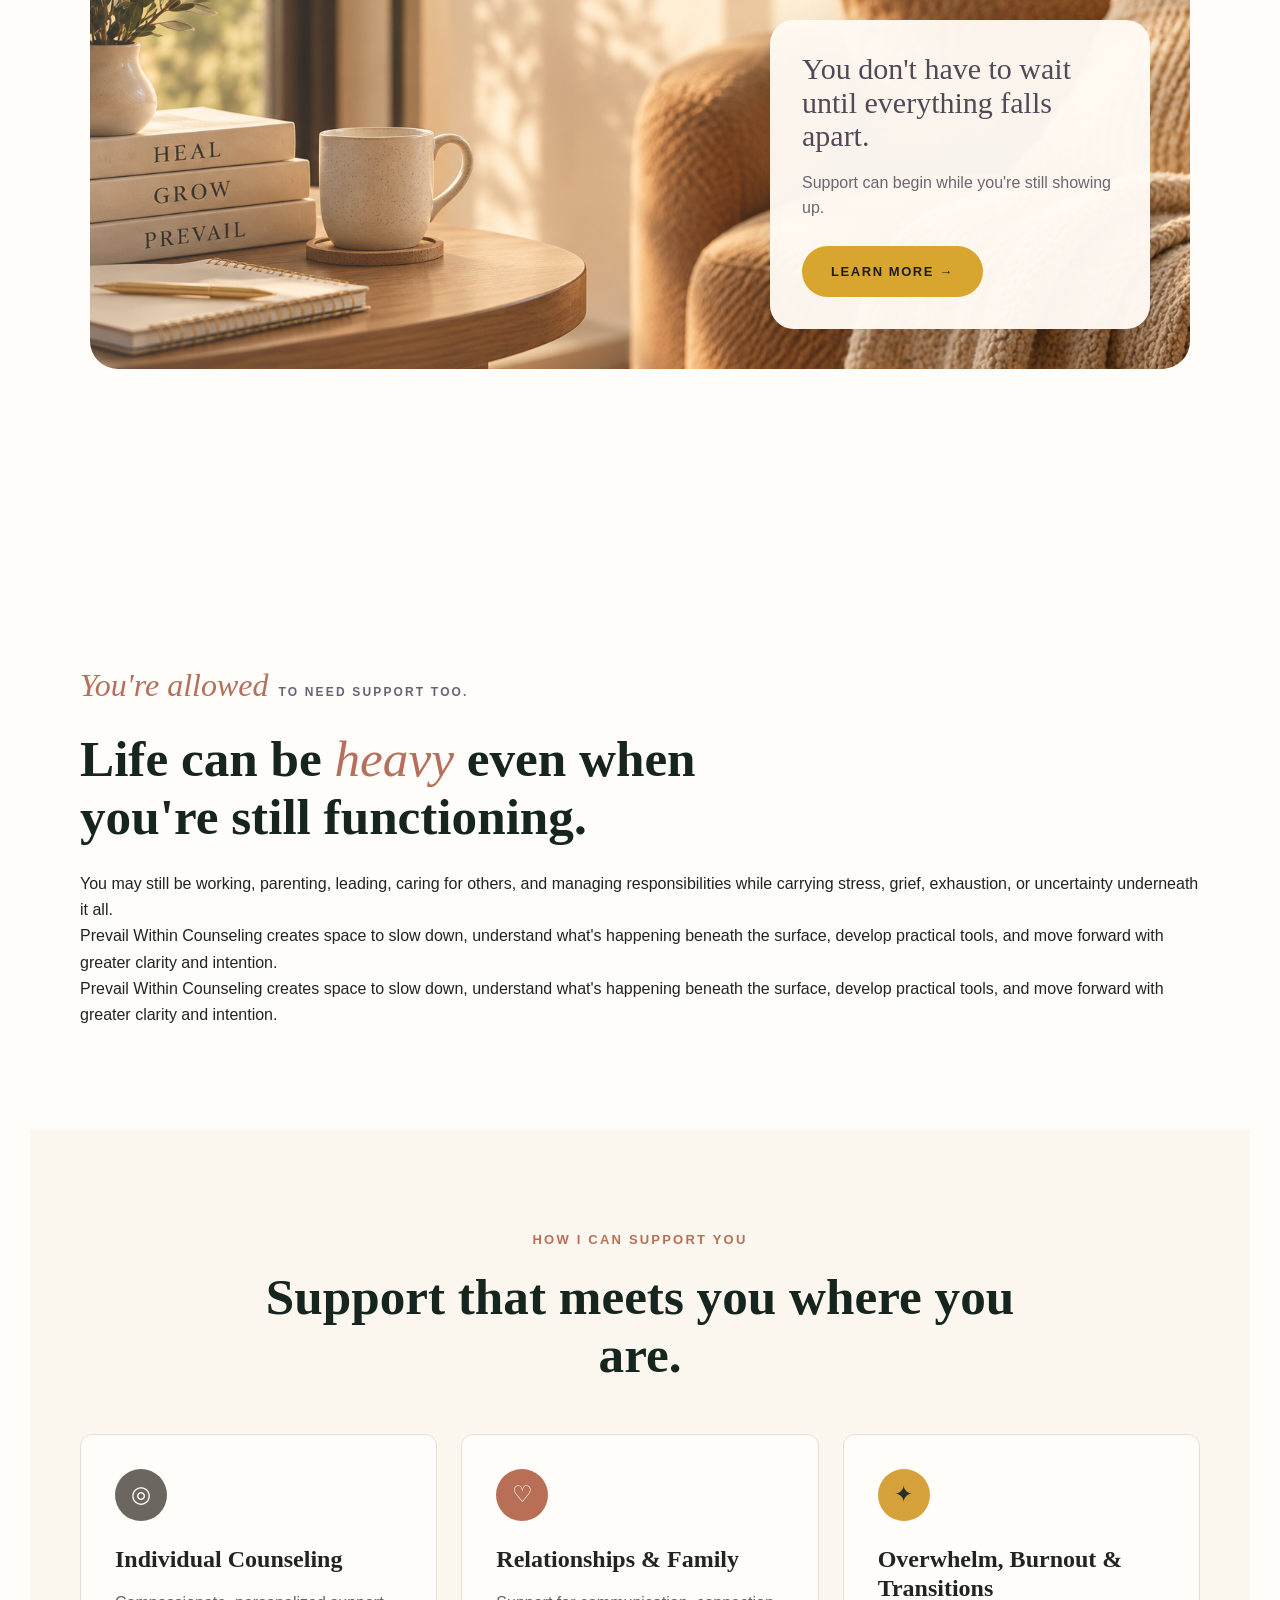
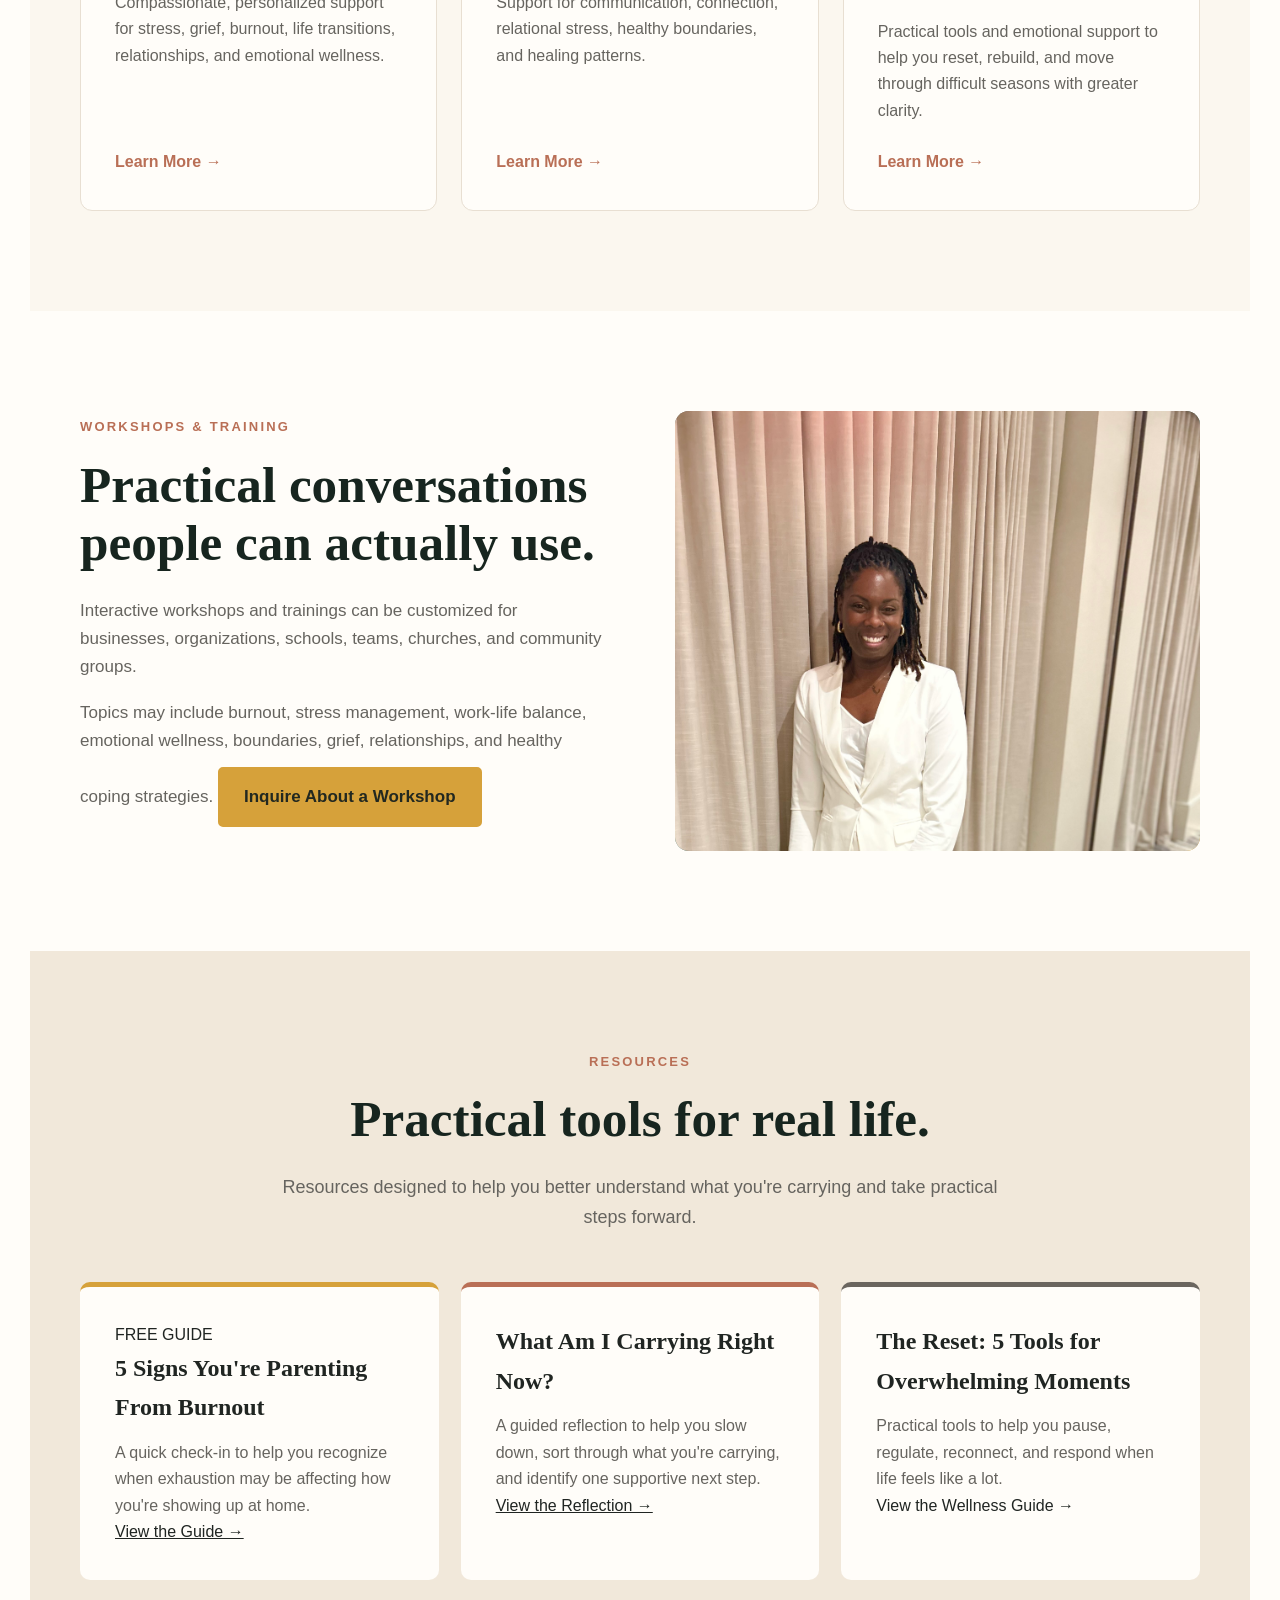
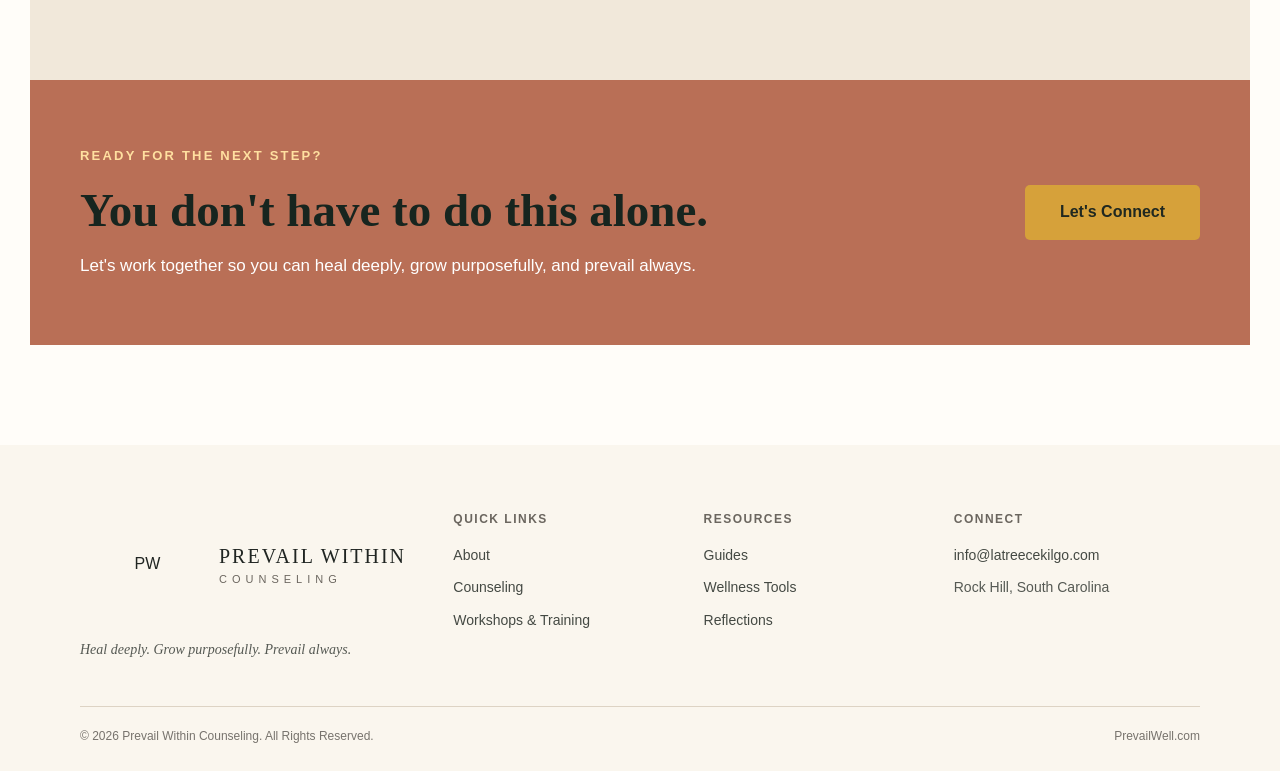
==== commit d0ff0fe8: "Add files via upload" ====
--- a/index.html
+++ b/index.html
@@ -40,32 +40,23 @@
                     <span class="brand-subtitle">Counseling</span>
                 </div>
             </div>
-<details class="mobile-menu"
-    style="display:block !important; position:relative !important; margin-left:auto !important; z-index:99999 !important;">
-
-    <summary aria-label="Open menu"
-        style="display:flex !important; align-items:center !important; justify-content:center !important; width:48px !important; height:48px !important; font-size:30px !important; cursor:pointer !important; color:#173f36 !important; list-style:none !important;">
-        ☰
-    </summary>
-
-    <div class="mobile-menu-links"
-        style="position:absolute !important; top:52px !important; right:0 !important; width:260px !important; padding:20px !important; background:#fbf6ee !important; border-radius:12px !important; box-shadow:0 12px 30px rgba(0,0,0,.16) !important; z-index:999999 !important;">
-
-        <a href="index.html#home">Home</a>
-
-<a href="#about">About</a>
-
-<a href="https://prevail.sessionshealth.com/"
-   target="_blank"
-   rel="noopener noreferrer">Counseling</a>
-
-<a href="resources/workshops.html">Workshops &amp; Trainings</a>
-
-<a href="index.html#resources">Resources</a>
-
-<a href="index.html#contact">Contact</a>
-    </div>
-
+<details class="mobile-menu">
+    <summary aria-label="Open menu">☰</summary>
+
+    <div class="mobile-menu-links">
+        <a href="#home">Home</a>
+        <a href="#about">About</a>
+
+        <a href="https://prevail.sessionshealth.com/"
+           target="_blank"
+           rel="noopener noreferrer">
+            Counseling
+        </a>
+
+        <a href="#workshops">Workshops &amp; Trainings</a>
+        <a href="#resources">Resources</a>
+        <a href="#contact">Contact</a>
+    </div>
 </details>
 
 <div class="nav-links">
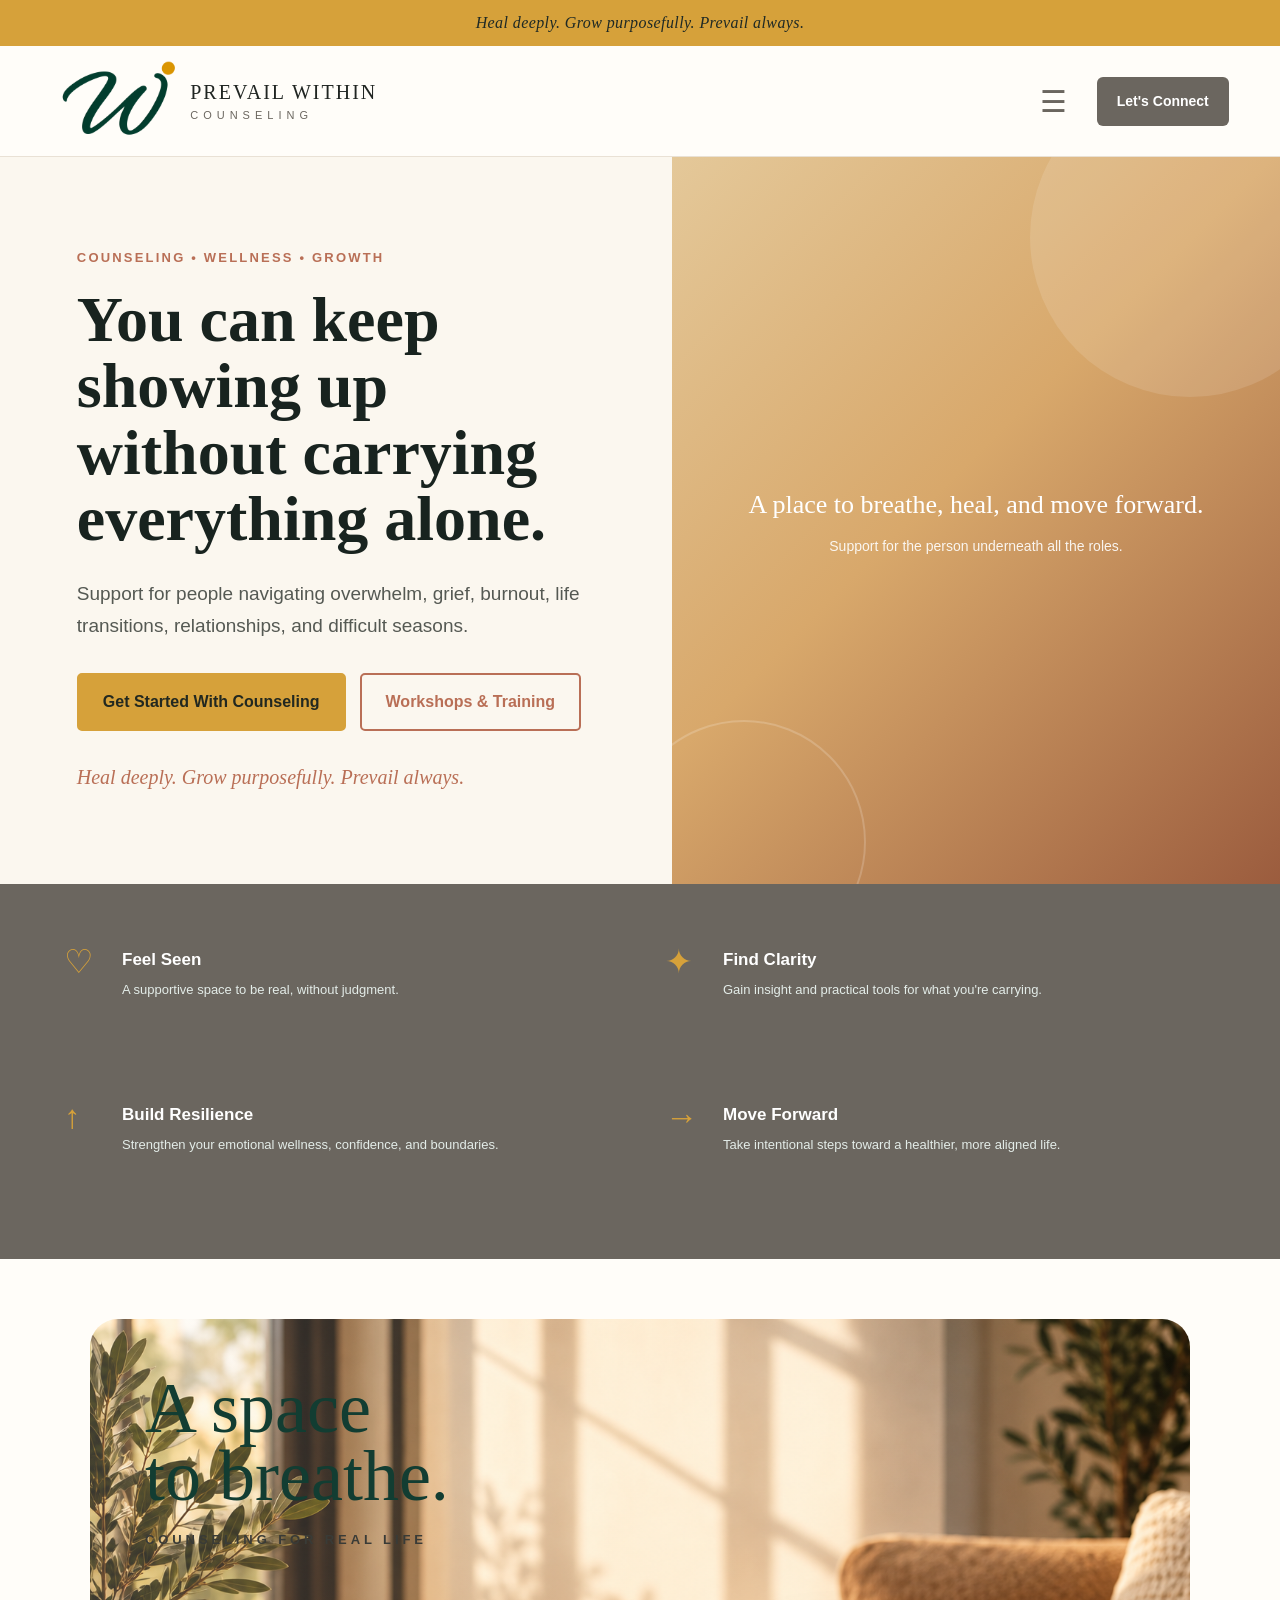
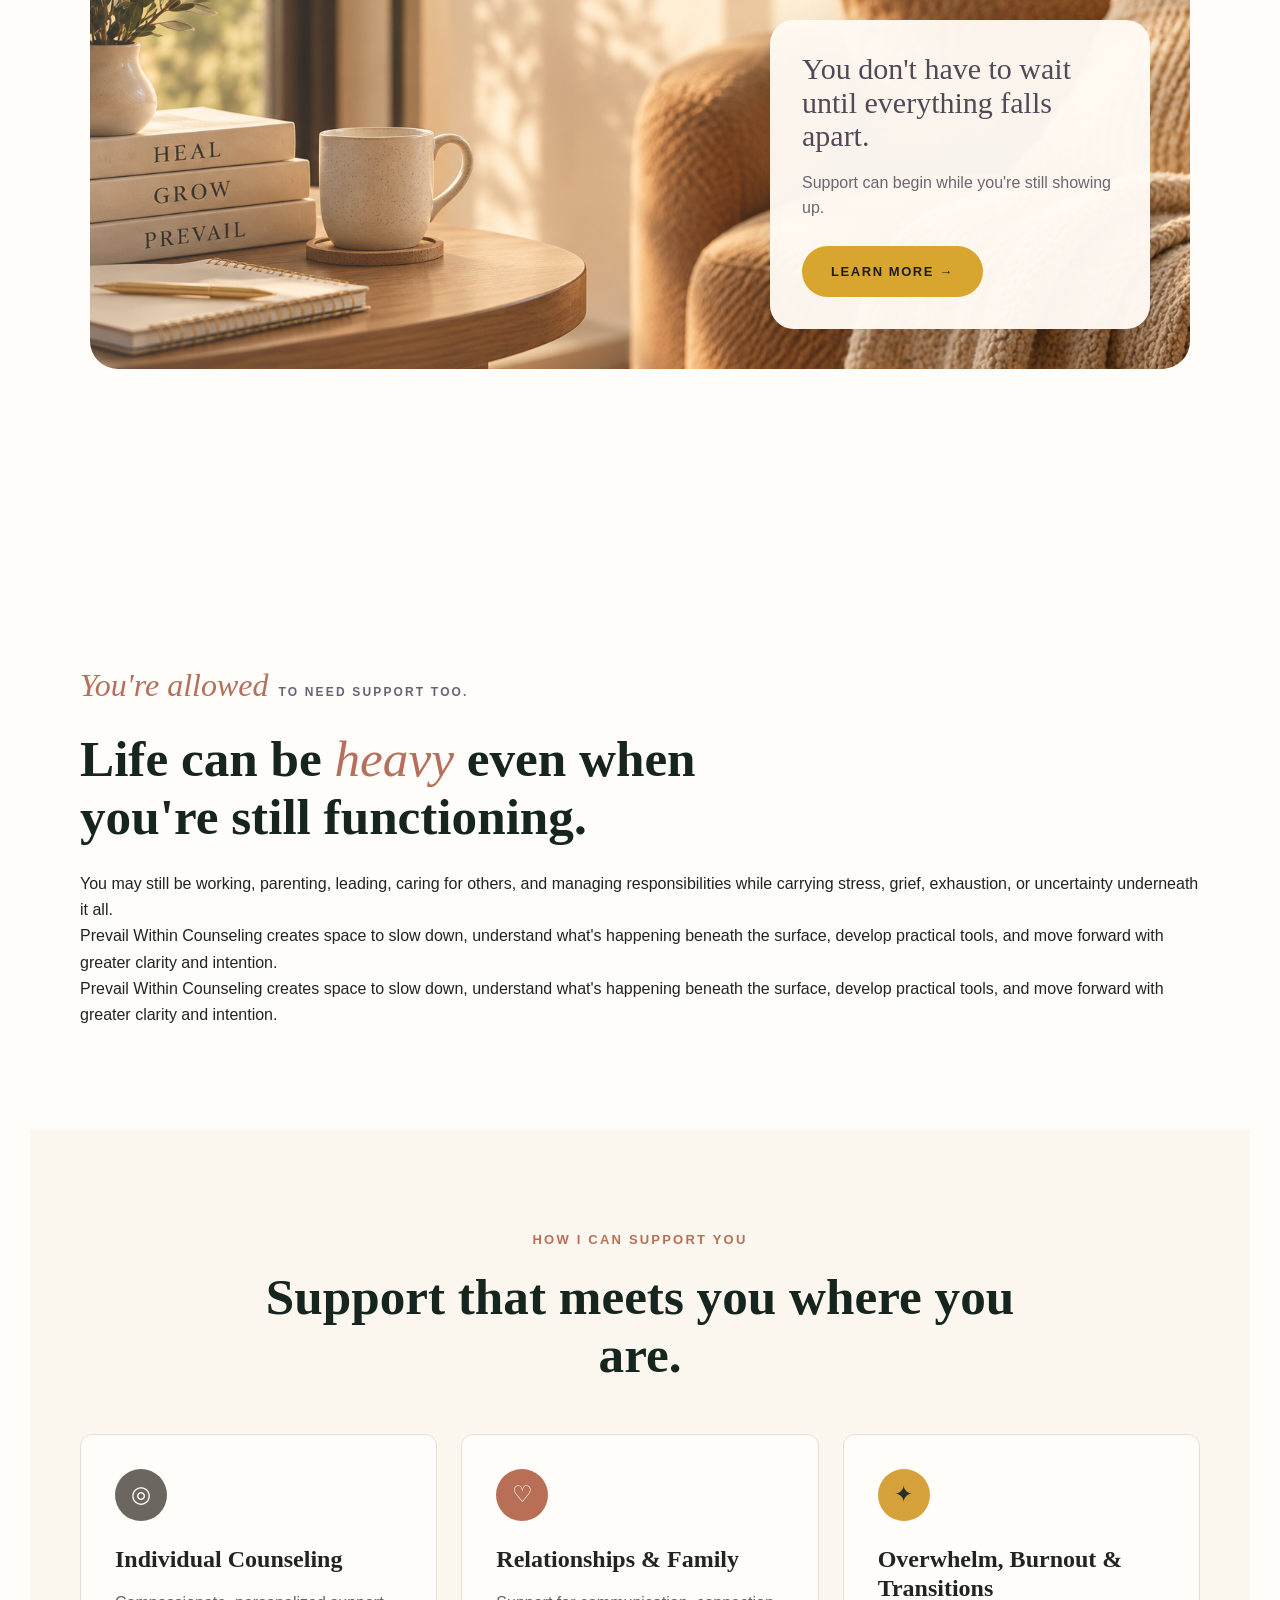
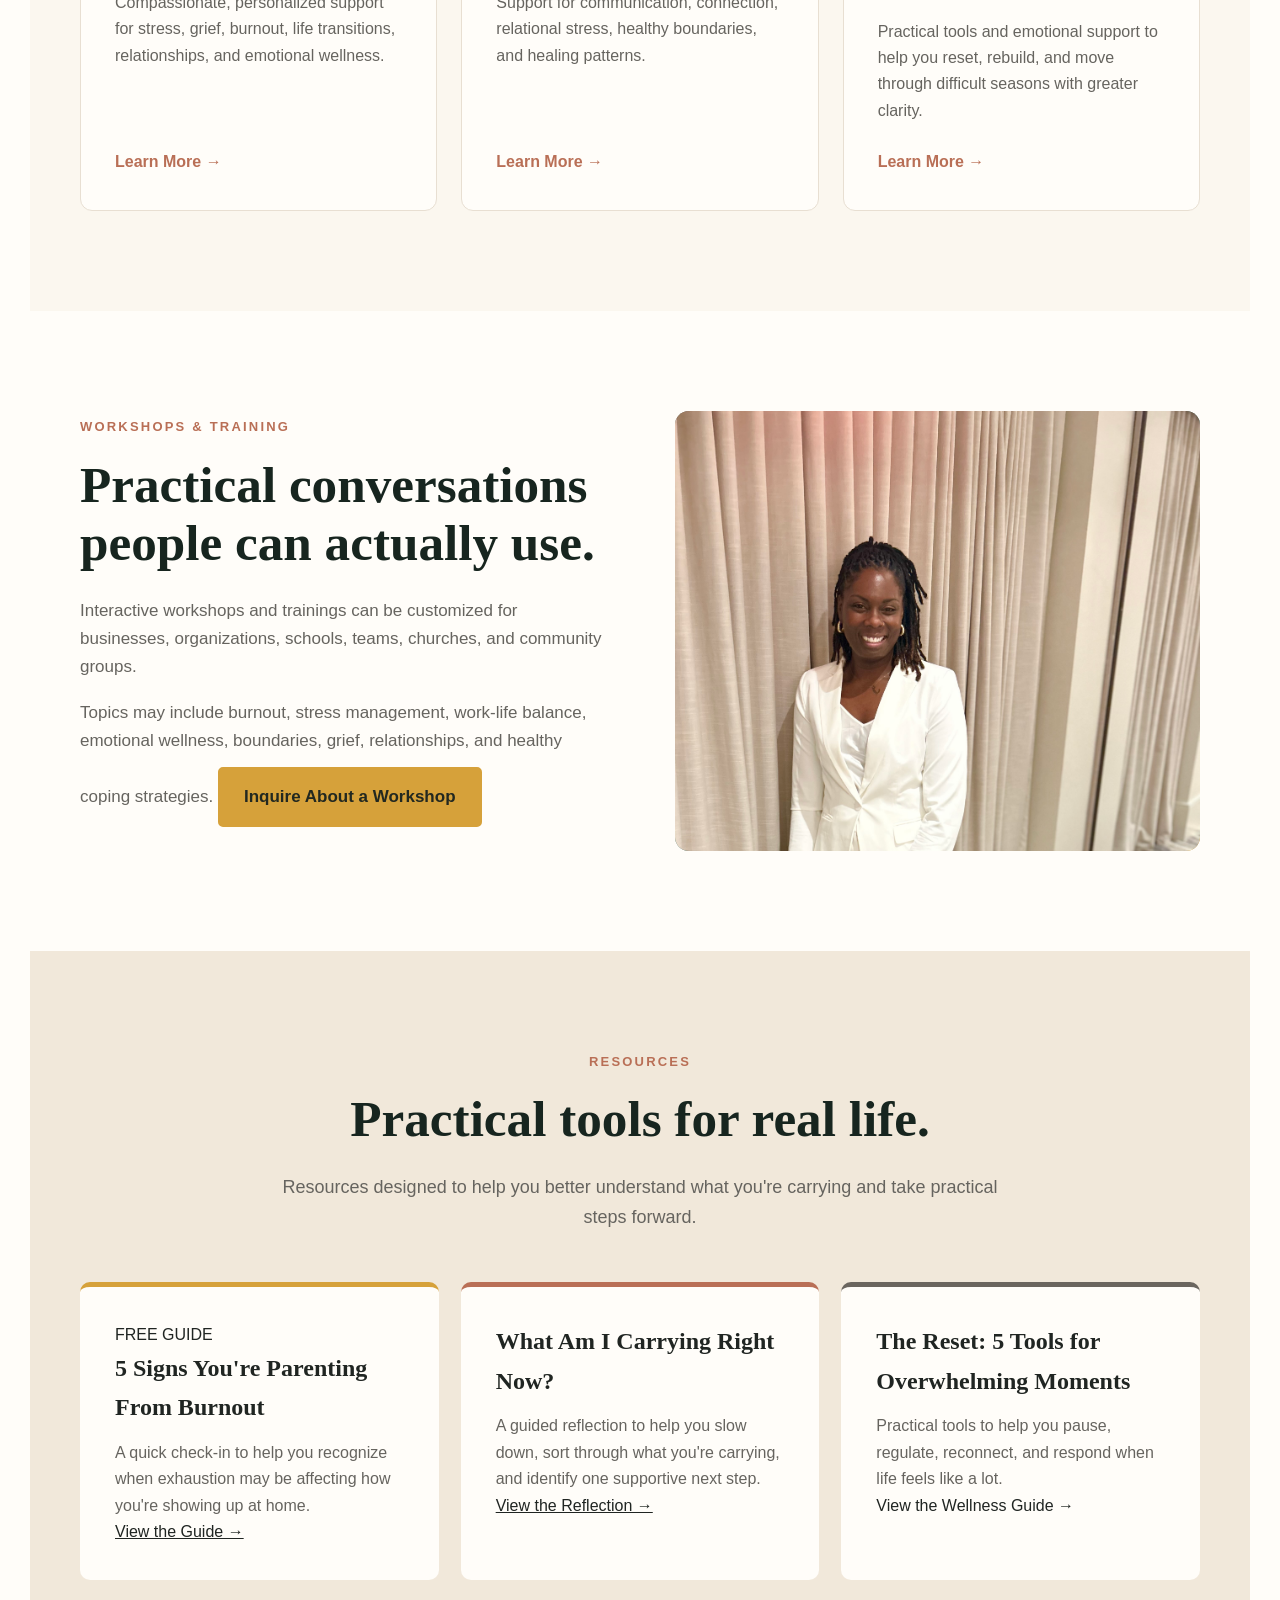
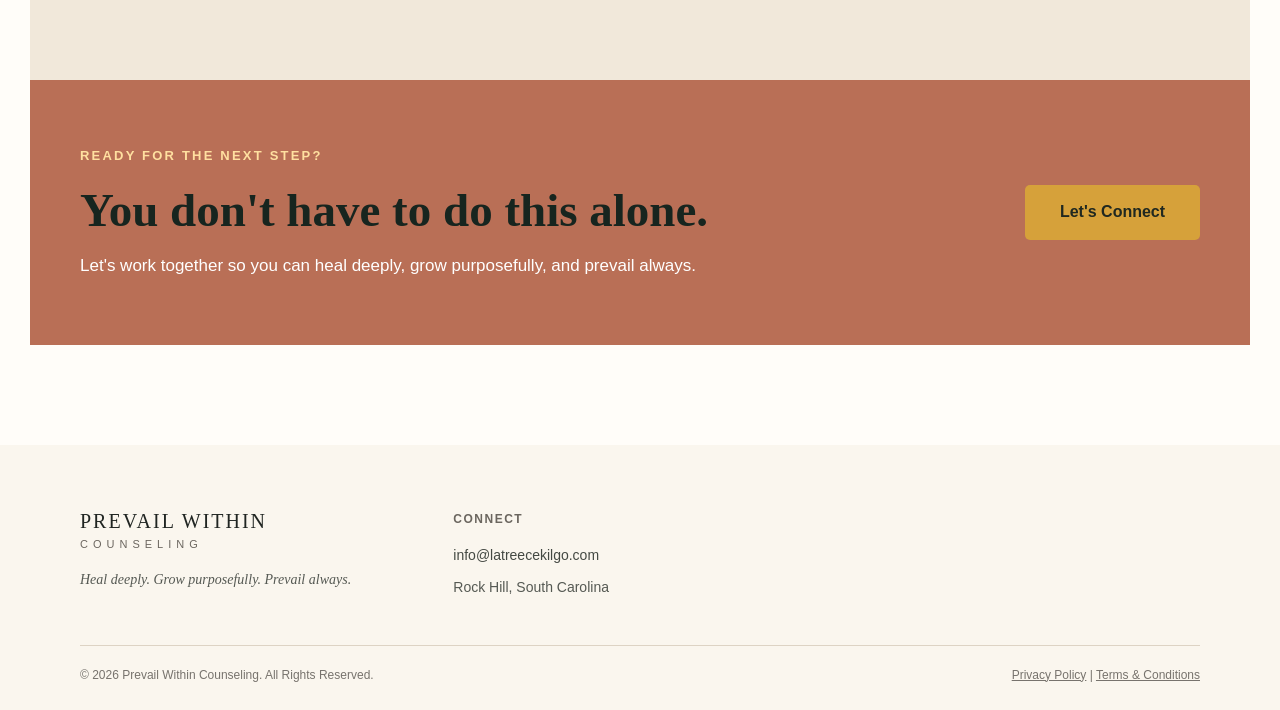
==== commit b250f816: "Add files via upload" ====
--- a/index.html
+++ b/index.html
@@ -53,7 +53,7 @@
             Counseling
         </a>
 
-        <a href="#workshops">Workshops &amp; Trainings</a>
+        <a href="workshops.html">Workshops &amp; Trainings</a>
         <a href="#resources">Resources</a>
         <a href="#contact">Contact</a>
     </div>
@@ -63,7 +63,7 @@
 
     <a href="index.html#home">Home</a>
 
-    <a href="about.html">About</a>
+    <a href="#about.html">About</a>
 
     <a href="https://prevail.sessionshealth.com/"
        target="_blank"
@@ -71,7 +71,7 @@
         Counseling
     </a>
 
-   <a href="#workshops">Workshops &amp; Trainings</a>
+   <a href="workshops.html">Workshops &amp; Trainings</a>
 
     <a href="index.html#resources">Resources</a>
 
@@ -116,7 +116,7 @@
     Get Started With Counseling
 </a>
 
-                    <a href="#workshops" class="button button-secondary">
+                    <a href="workshops.html" class="button button-secondary">
                         Workshops & Training
                     </a>
 
@@ -531,8 +531,6 @@
 
                 <div class="brand footer-logo">
 
-                    <div class="brand-mark">PW</div>
-
                     <div class="brand-text">
                         <span class="brand-name">Prevail Within</span>
                         <span class="brand-subtitle">Counseling</span>
@@ -548,26 +546,6 @@
 
             <div>
 
-                <h4>Quick Links</h4>
-
-                <a href="#about">About</a>
-                <a href="#services">Counseling</a>
-                <a href="#workshops">Workshops & Training</a>
-
-            </div>
-
-            <div>
-
-                <h4>Resources</h4>
-
-                <a href="#resources">Guides</a>
-                <a href="#resources">Wellness Tools</a>
-                <a href="#resources">Reflections</a>
-
-            </div>
-
-            <div>
-
                 <h4>Connect</h4>
 
                 <a href="mailto:info@latreecekilgo.com">
@@ -588,14 +566,180 @@
                 © 2026 Prevail Within Counseling. All Rights Reserved.
             </p>
 
-            <p>
-                PrevailWell.com
-            </p>
+         <p class="legal-links">
+    <a href="#" onclick="document.getElementById('privacy-modal').showModal(); return false;">Privacy Policy</a>
+    <span> | </span>
+    <a href="#" onclick="document.getElementById('terms-modal').showModal(); return false;">Terms & Conditions</a>
+</p>
 
         </div>
 
     </footer>
-
+<!-- PRIVACY POPUP -->
+<dialog id="privacy-modal" class="legal-modal">
+    <div class="legal-modal-content">
+
+        <button
+            class="legal-close"
+            onclick="document.getElementById('privacy-modal').close()">
+            ×
+        </button>
+
+        <h2>Privacy Policy</h2>
+
+        <div class="legal-text">
+
+    <p><strong>Last Updated: September 2026</strong></p>
+
+    <p>
+        Prevail Within Counseling respects your privacy and is committed
+        to protecting the personal information you choose to share through
+        this website.
+    </p>
+
+    <h3>Information We Collect</h3>
+    <p>
+        We may collect information that you voluntarily provide when you
+        contact us, submit an inquiry, request information, or use features
+        available through this website. This may include your name, email
+        address, phone number, and information included in your message.
+    </p>
+
+    <h3>How We Use Information</h3>
+    <p>
+        Information submitted through this website may be used to respond
+        to inquiries, provide requested information, communicate about
+        counseling services, workshops, trainings, or resources, and
+        improve our website and services.
+    </p>
+
+    <h3>Counseling & Confidentiality</h3>
+    <p>
+        This website provides general information about Prevail Within
+        Counseling and its services. Submitting an inquiry, sending an
+        email, or using this website does not establish a therapist-client
+        relationship.
+    </p>
+
+    <p>
+        Please do not send urgent, highly sensitive, or emergency mental
+        health information through regular email or general website forms.
+    </p>
+
+    <h3>Third-Party Services</h3>
+    <p>
+        This website may contain links to third-party services used for
+        scheduling, payments, resources, or other functions. Information
+        submitted directly to those services is subject to their respective
+        privacy policies and practices.
+    </p>
+
+    <h3>Cookies & Website Information</h3>
+    <p>
+        This website may use cookies or similar technologies necessary for
+        website functionality. Third-party services connected to or
+        embedded in this website may also use their own technologies in
+        accordance with their privacy policies.
+    </p>
+
+    <h3>Contact Us</h3>
+    <p>
+        If you have questions about this Privacy Policy, please contact
+        Prevail Within Counseling at info@latreecekilgo.com.
+    </p>
+
+</div>
+
+    </div>
+    </dialog>
+    <!-- TERMS POPUP -->
+<dialog id="terms-modal" class="legal-modal">
+    <div class="legal-modal-content">
+
+        <button
+            class="legal-close"
+            onclick="document.getElementById('terms-modal').close()">
+            ×
+        </button>
+
+        <h2>Terms &amp; Conditions</h2>
+
+        <div class="legal-text">
+
+    <p><strong>Last Updated: September 2026</strong></p>
+
+    <p>
+        Welcome to the Prevail Within Counseling website. By accessing or
+        using this website, you agree to these Terms &amp; Conditions.
+    </p>
+
+    <h3>Educational Information</h3>
+    <p>
+        Information and resources provided on this website are intended
+        for general educational and informational purposes. Website
+        content is not individualized mental health advice, diagnosis,
+        treatment, or a substitute for professional care.
+    </p>
+
+    <h3>No Therapist-Client Relationship</h3>
+    <p>
+        Visiting this website, contacting Prevail Within Counseling,
+        submitting an inquiry, or downloading a resource does not by
+        itself establish a therapist-client relationship. A counseling
+        relationship is established only after the appropriate intake,
+        consent, and service process has been completed.
+    </p>
+
+    <h3>Crisis & Emergency Situations</h3>
+    <p>
+        This website is not intended for crisis or emergency communication.
+        If you are experiencing an immediate emergency, call 911 or seek
+        appropriate emergency assistance. In the United States, you may
+        also call or text 988 to reach the Suicide &amp; Crisis Lifeline.
+    </p>
+
+    <h3>Resources & Materials</h3>
+    <p>
+        Guides, worksheets, reflections, educational materials, and other
+        original resources provided by Prevail Within Counseling are for
+        personal and educational use unless otherwise stated. They may not
+        be reproduced, resold, redistributed, or represented as another
+        person's original work without permission.
+    </p>
+
+    <h3>Workshops & Trainings</h3>
+    <p>
+        Information about workshops and trainings on this website is
+        provided for general informational purposes. Pricing, scheduling,
+        deliverables, cancellations, and other terms for a specific
+        engagement may be established separately in an agreement with
+        Prevail Within Counseling.
+    </p>
+
+    <h3>Third-Party Links</h3>
+    <p>
+        This website may contain links to third-party websites and services.
+        Prevail Within Counseling is not responsible for the content,
+        availability, security, or privacy practices of those third parties.
+    </p>
+
+    <h3>Changes to These Terms</h3>
+    <p>
+        These Terms &amp; Conditions may be updated as the website,
+        resources, or services change. The most recent version will be
+        made available through this website.
+    </p>
+
+    <h3>Contact Us</h3>
+    <p>
+        Questions about these Terms &amp; Conditions may be sent to
+        info@latreecekilgo.com.
+    </p>
+
+</div>
+
+    </div>
+</dialog>
     <script src="script.js?v=2"></script>
 
 </body>
--- a/style.css
+++ b/style.css
@@ -1040,7 +1040,7 @@
 .mobile-menu {
     display: none;
 }
-@media (min-width: 769px) {
+@media (min-width: 768px) {
     .nav-links {
         display: none !important;
     }
@@ -2237,4 +2237,446 @@
         margin: 0 !important;
         padding: 0 !important;
     }
+}
+/* MOBILE NAVIGATION FIX */
+@media (max-width: 768px) {
+
+    .mobile-menu {
+        display: block;
+        position: relative;
+        z-index: 2000;
+    }
+
+    .mobile-menu summary {
+        list-style: none;
+        cursor: pointer;
+        font-size: 28px;
+        color: var(--green);
+    }
+
+    .mobile-menu summary::-webkit-details-marker {
+        display: none;
+    }
+
+    .mobile-menu-links {
+        display: none;
+        position: absolute;
+        top: 45px;
+        right: 0;
+        width: 260px;
+        padding: 20px;
+        background: var(--cream);
+        box-shadow: 0 12px 30px rgba(0,0,0,.12);
+        border-radius: 14px;
+        flex-direction: column;
+        gap: 14px;
+    }
+
+    .mobile-menu[open] .mobile-menu-links {
+        display: flex;
+    }
+
+    .mobile-menu-links a {
+        display: block;
+        text-decoration: none;
+        color: var(--green);
+        font-weight: 600;
+        padding: 8px 0;
+    }
+}
+/* FINAL MOBILE MENU FIX */
+@media (max-width: 768px) {
+
+    .navbar {
+        display: flex !important;
+        align-items: center !important;
+        justify-content: space-between !important;
+        position: relative !important;
+        padding: 18px 22px !important;
+    }
+
+    .brand {
+        flex: 1;
+        min-width: 0;
+    }
+
+    .mobile-menu {
+        display: block !important;
+        position: relative !important;
+        margin-left: auto !important;
+        z-index: 9999 !important;
+    }
+
+    .mobile-menu > summary {
+        display: flex !important;
+        align-items: center;
+        justify-content: center;
+
+        width: 46px;
+        height: 46px;
+
+        cursor: pointer;
+        list-style: none;
+
+        font-size: 30px !important;
+        line-height: 1;
+        color: var(--green) !important;
+
+        background: transparent !important;
+        border: none !important;
+    }
+
+    .mobile-menu > summary::-webkit-details-marker {
+        display: none !important;
+    }
+
+    .mobile-menu-links {
+        display: none !important;
+        position: absolute !important;
+
+        top: 55px !important;
+        right: 0 !important;
+
+        width: 260px !important;
+        padding: 22px !important;
+
+        background: var(--cream) !important;
+        border-radius: 14px !important;
+
+        box-shadow: 0 14px 35px rgba(0,0,0,.15) !important;
+
+        flex-direction: column !important;
+        gap: 4px !important;
+
+        z-index: 99999 !important;
+    }
+
+    .mobile-menu[open] .mobile-menu-links {
+        display: flex !important;
+    }
+
+    .mobile-menu-links a {
+        display: block !important;
+        padding: 12px 8px !important;
+
+        color: var(--green) !important;
+        text-decoration: none !important;
+        font-weight: 600 !important;
+    }
+}
+/* ===== NAVIGATION ===== */
+
+/* Desktop */
+.mobile-menu {
+    display: none;
+}
+
+.nav-links {
+    display: flex;
+}
+
+
+/* Mobile */
+@media (max-width: 768px) {
+
+    .nav-links,
+    .nav-button {
+        display: none !important;
+    }
+
+    .mobile-menu {
+        display: block !important;
+        margin-left: auto;
+        position: relative;
+        z-index: 9999;
+    }
+
+    .mobile-menu summary {
+        display: block;
+        cursor: pointer;
+        font-size: 30px;
+        line-height: 1;
+        list-style: none;
+    }
+
+    .mobile-menu summary::-webkit-details-marker {
+        display: none;
+    }
+
+    .mobile-menu-links {
+        display: none;
+        position: absolute;
+        right: 0;
+        top: 45px;
+        width: 250px;
+        background: white;
+        padding: 20px;
+        z-index: 9999;
+    }
+
+    .mobile-menu[open] .mobile-menu-links {
+        display: block;
+    }
+
+    .mobile-menu-links a {
+        display: block;
+        padding: 10px 0;
+    }
+}
+/* LEGAL POPUPS — PRIVACY + TERMS */
+
+.legal-modal {
+    width: min(90%, 700px);
+    max-height: 80vh;
+    border: none;
+    border-radius: 18px;
+    padding: 0;
+    background: #fffdf8;
+    box-shadow: 0 20px 60px rgba(0, 0, 0, 0.25);
+}
+
+.legal-modal::backdrop {
+    background: rgba(20, 35, 30, 0.55);
+    backdrop-filter: blur(3px);
+}
+
+.legal-modal-content {
+    position: relative;
+    padding: 40px;
+    max-height: 80vh;
+    overflow-y: auto;
+}
+
+.legal-modal-content h2 {
+    margin-top: 0;
+    padding-right: 40px;
+}
+
+.legal-close {
+    position: absolute;
+    top: 15px;
+    right: 18px;
+    border: none;
+    background: transparent;
+    font-size: 30px;
+    cursor: pointer;
+}
+
+.legal-links a {
+    color: inherit;
+    text-decoration: underline;
+    cursor: pointer;
+}
+
+@media (max-width: 768px) {
+    .legal-modal {
+        width: 92%;
+        max-height: 85vh;
+    }
+
+    .legal-modal-content {
+        padding: 30px 22px;
+        max-height: 85vh;
+    }
+}
+/* ========================================
+   PREVAIL WITHIN - LEGAL POPUPS
+======================================== */
+
+.legal-modal {
+    width: min(700px, 90%);
+    max-height: 82vh;
+    padding: 0;
+    border: none;
+    border-radius: 20px;
+    background: #fbf7ef;
+    box-shadow: 0 20px 60px rgba(0, 0, 0, 0.20);
+    color: #303b37;
+}
+
+.legal-modal::backdrop {
+    background: rgba(25, 40, 35, 0.55);
+    backdrop-filter: blur(3px);
+}
+
+.legal-modal-content {
+    position: relative;
+    padding: 48px 50px;
+    max-height: 82vh;
+    overflow-y: auto;
+}
+
+/* Main Privacy / Terms title */
+.legal-modal h2 {
+    color: #123f35;
+    font-family: Georgia, "Times New Roman", serif;
+    font-size: 34px;
+    line-height: 1.15;
+    margin: 0 45px 10px 0;
+}
+
+/* Small mustard line under title */
+.legal-modal h2::after {
+    content: "";
+    display: block;
+    width: 55px;
+    height: 4px;
+    background: #d9a328;
+    border-radius: 10px;
+    margin-top: 14px;
+    margin-bottom: 28px;
+}
+
+/* Section titles */
+.legal-text h3 {
+    color: #123f35;
+    font-family: Georgia, "Times New Roman", serif;
+    font-size: 20px;
+    margin: 28px 0 8px;
+}
+
+/* Main wording */
+.legal-text p {
+    color: #555b57;
+    font-size: 15px;
+    line-height: 1.75;
+    margin: 0 0 16px;
+}
+
+/* Last Updated */
+.legal-text p:first-child {
+    color: #b56f57;
+    font-size: 13px;
+    letter-spacing: 0.5px;
+    margin-bottom: 24px;
+}
+
+/* Close X */
+.legal-close {
+    position: absolute;
+    top: 18px;
+    right: 22px;
+    width: 38px;
+    height: 38px;
+    border: none;
+    border-radius: 50%;
+    background: #efe4d2;
+    color: #123f35;
+    font-size: 25px;
+    line-height: 1;
+    cursor: pointer;
+}
+
+.legal-close:hover {
+    background: #d9a328;
+    color: white;
+}
+
+/* Make scrolling subtle */
+.legal-modal-content::-webkit-scrollbar {
+    width: 7px;
+}
+
+.legal-modal-content::-webkit-scrollbar-thumb {
+    background: #d6c9b8;
+    border-radius: 10px;
+}
+
+/* PHONE */
+@media (max-width: 768px) {
+
+    .legal-modal {
+        width: 92%;
+        max-height: 84vh;
+        border-radius: 18px;
+    }
+
+    .legal-modal-content {
+        padding: 38px 25px 32px;
+        max-height: 84vh;
+    }
+
+    .legal-modal h2 {
+        font-size: 28px;
+        padding-right: 35px;
+    }
+
+    .legal-text h3 {
+        font-size: 18px;
+    }
+
+    .legal-text p {
+        font-size: 14px;
+        line-height: 1.7;
+    }
+
+    .legal-close {
+        top: 14px;
+        right: 14px;
+    }
+}
+/* ========================================
+   CLEAN MOBILE FOOTER
+======================================== */
+
+@media (max-width: 768px) {
+
+    /* Stack footer neatly */
+    .footer-grid {
+        display: block;
+        text-align: center;
+        padding: 45px 22px 25px;
+    }
+
+    /* Hide the logo/brand area on mobile */
+    .footer-brand {
+        display: none;
+    }
+
+    /* Center Connect section */
+    .footer-grid > div {
+        text-align: center;
+        margin: 0 auto;
+    }
+
+    .footer-grid h4 {
+        margin-bottom: 18px;
+        letter-spacing: 3px;
+    }
+
+    .footer-grid p,
+    .footer-grid a {
+        line-height: 1.8;
+    }
+
+    /* Bottom copyright/legal area */
+    .footer-bottom {
+        display: flex;
+        flex-direction: column;
+        align-items: center;
+        justify-content: center;
+        gap: 10px;
+        text-align: center;
+        padding: 20px 18px 28px;
+    }
+
+    .footer-bottom p {
+        margin: 0;
+    }
+
+    /* Privacy + Terms */
+    .legal-links {
+        display: flex;
+        justify-content: center;
+        align-items: center;
+        flex-wrap: wrap;
+        gap: 7px;
+        margin: 0;
+        font-size: 13px;
+    }
+
+    .legal-links a {
+        text-decoration: underline;
+        cursor: pointer;
+    }
 }
